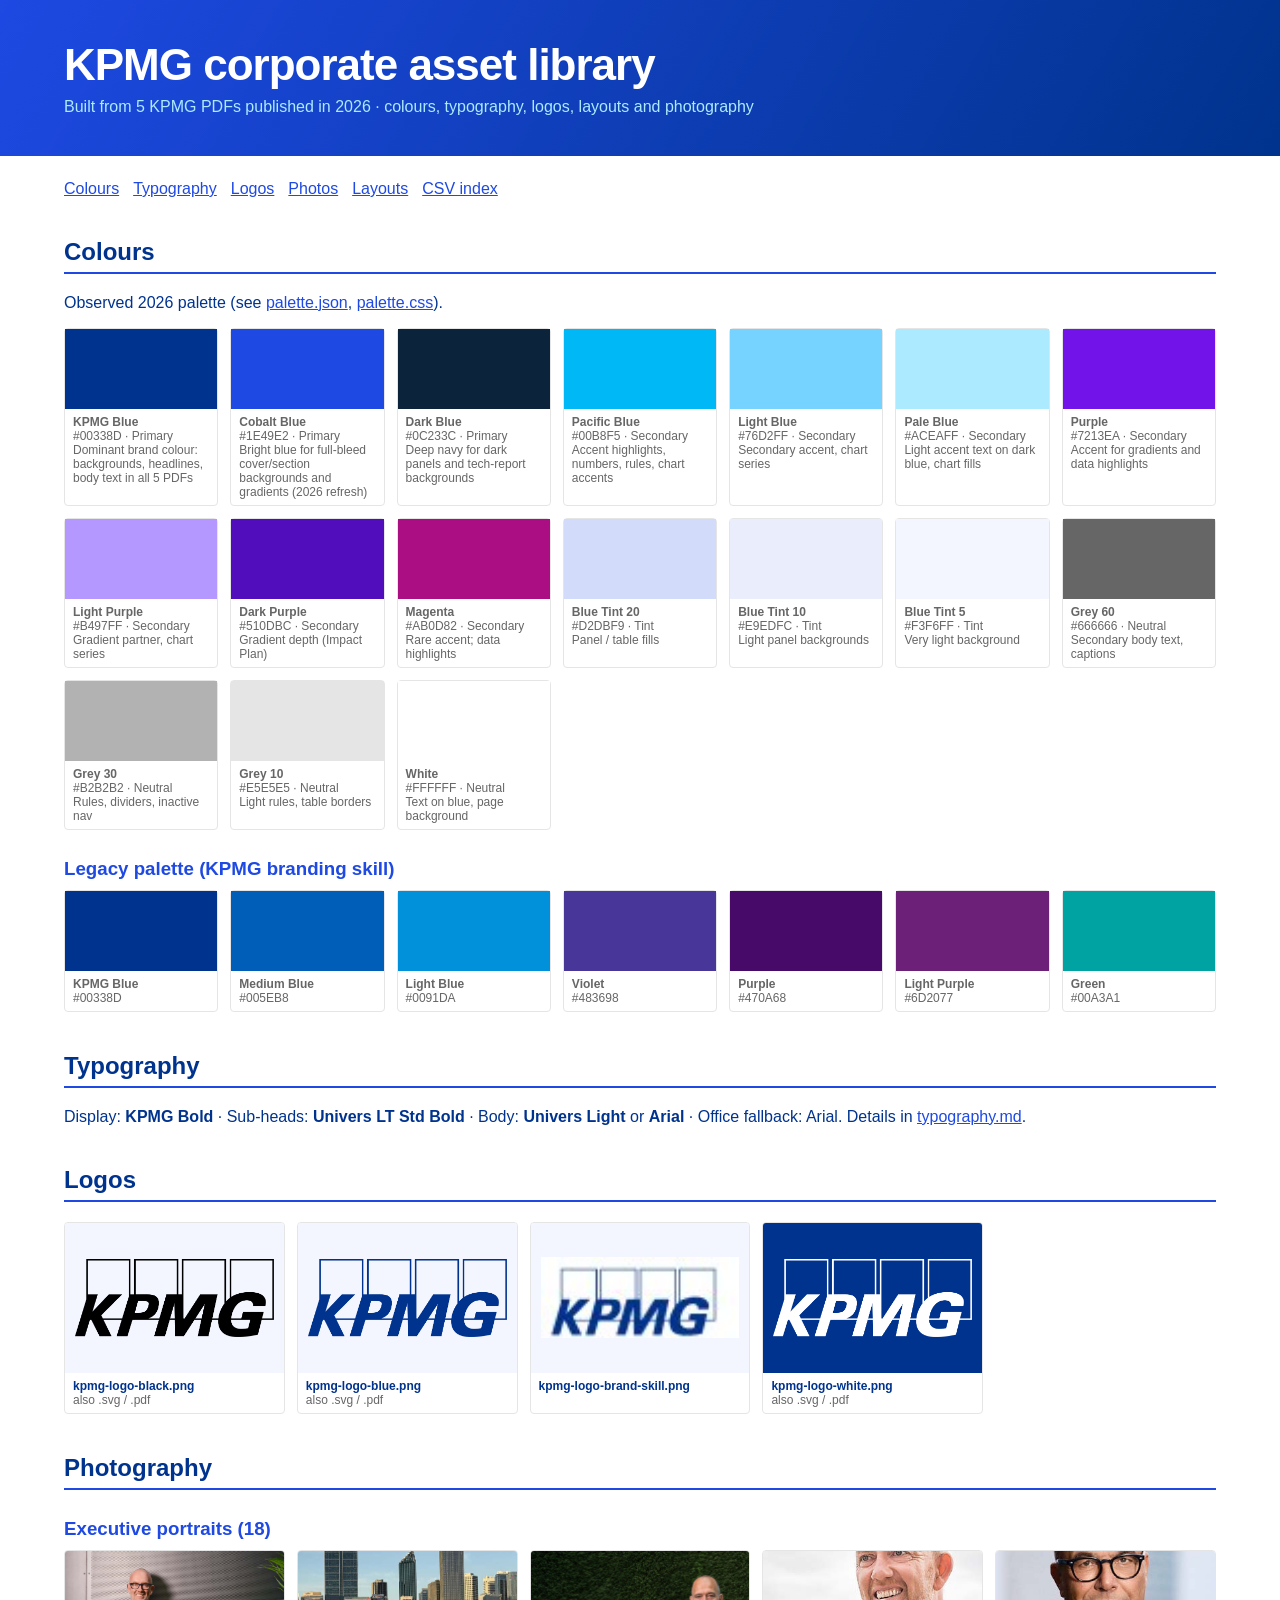
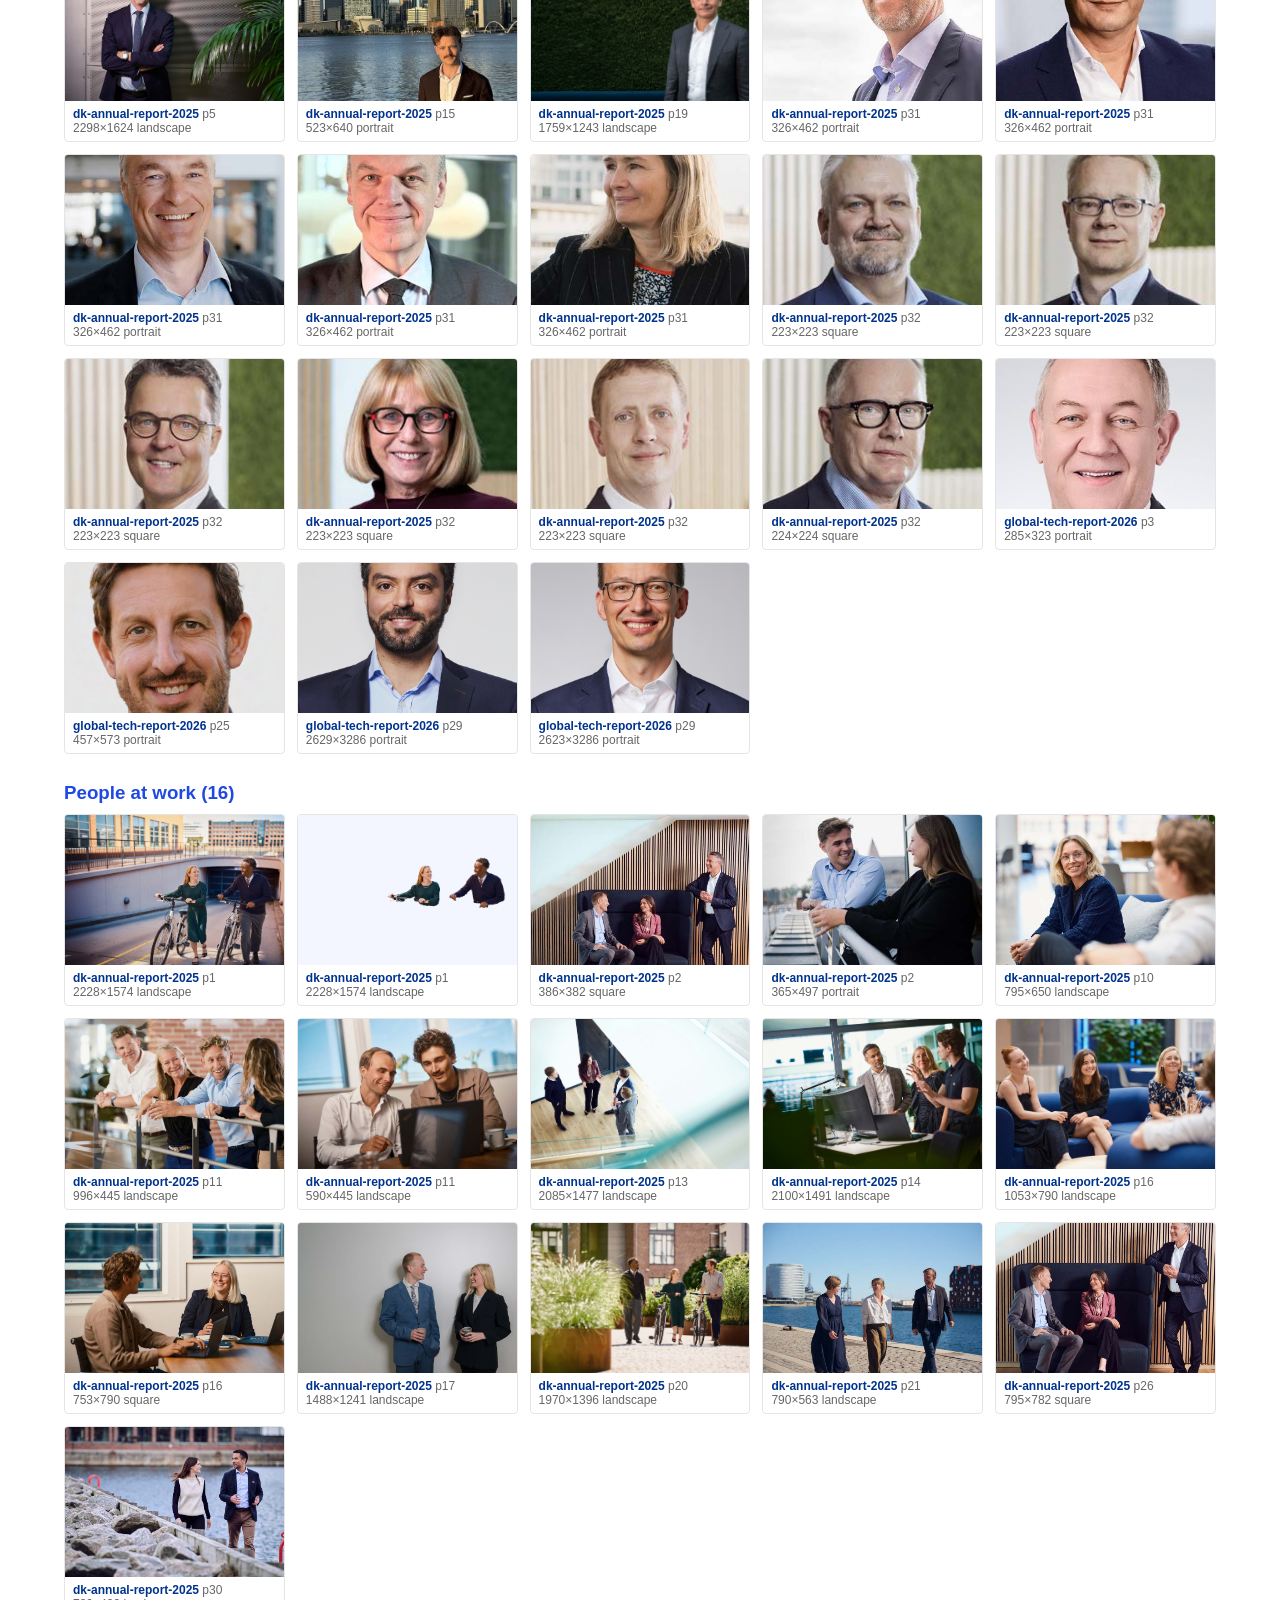
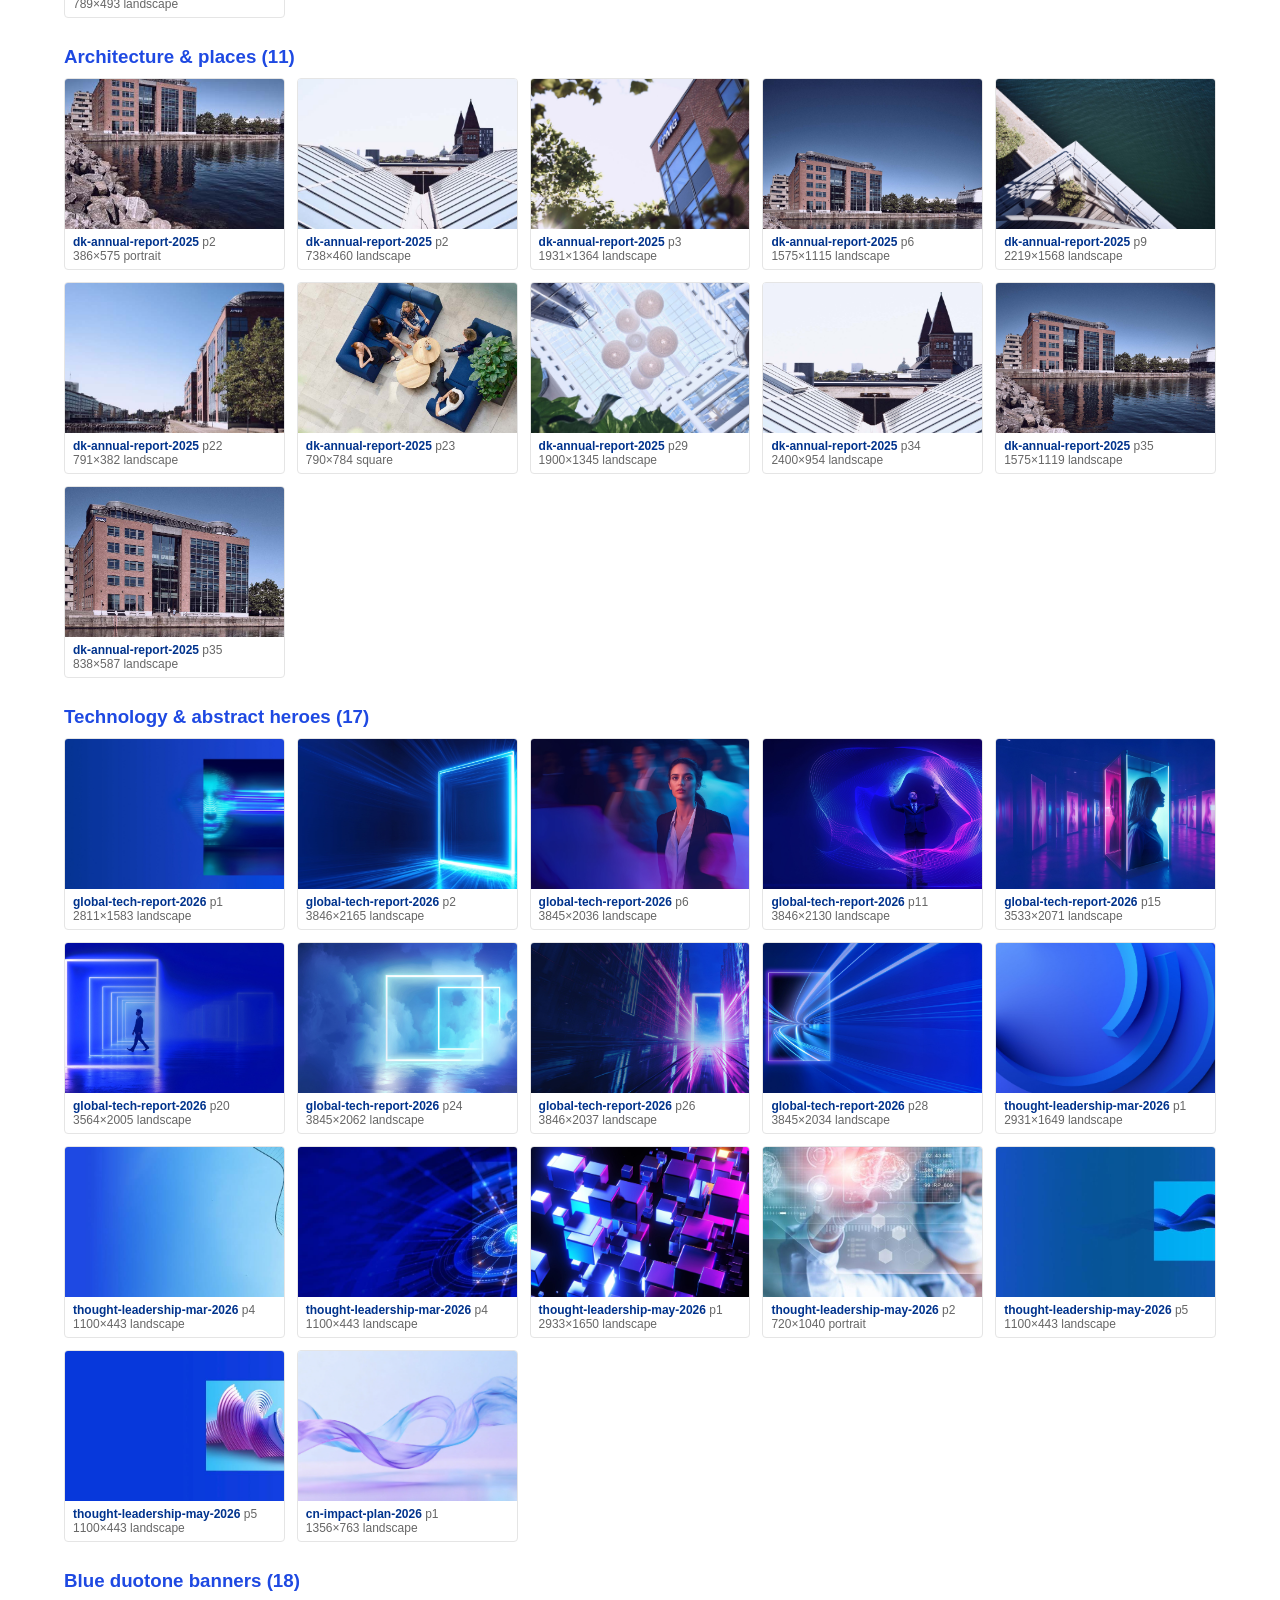
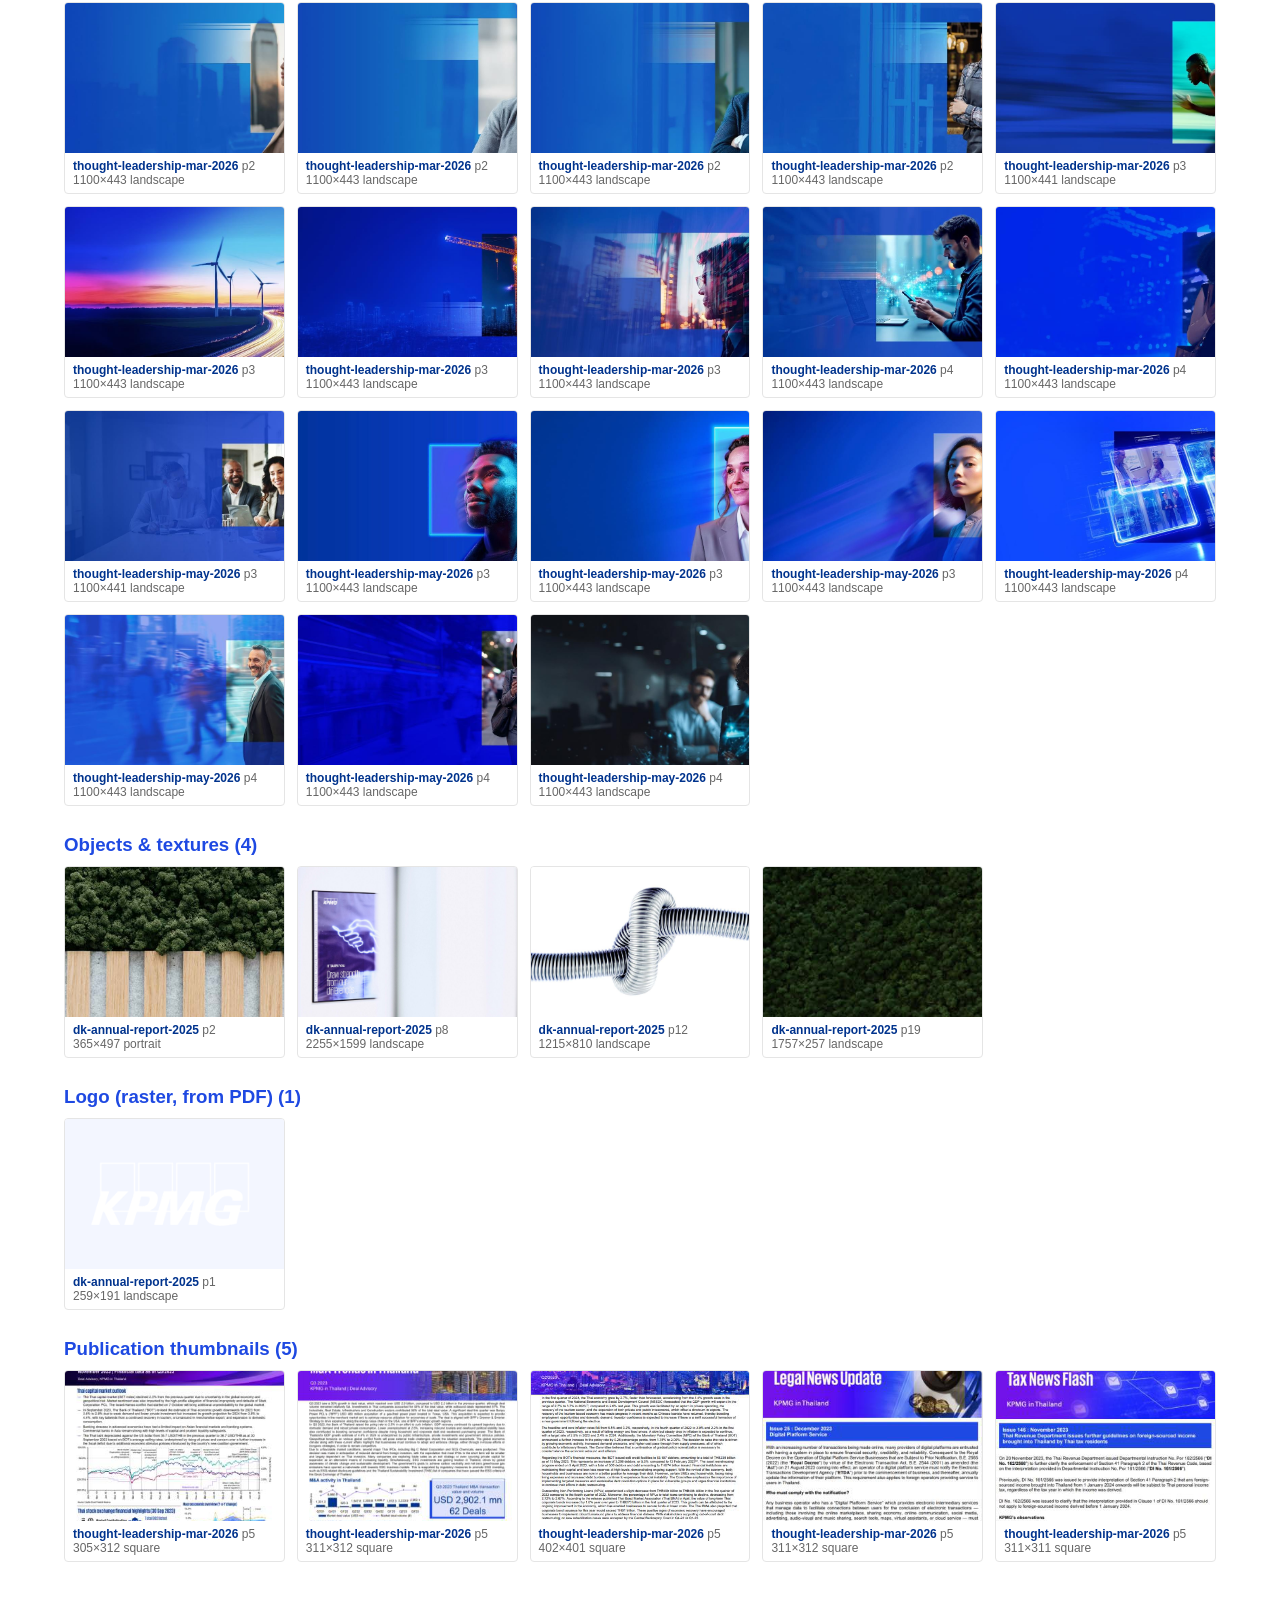
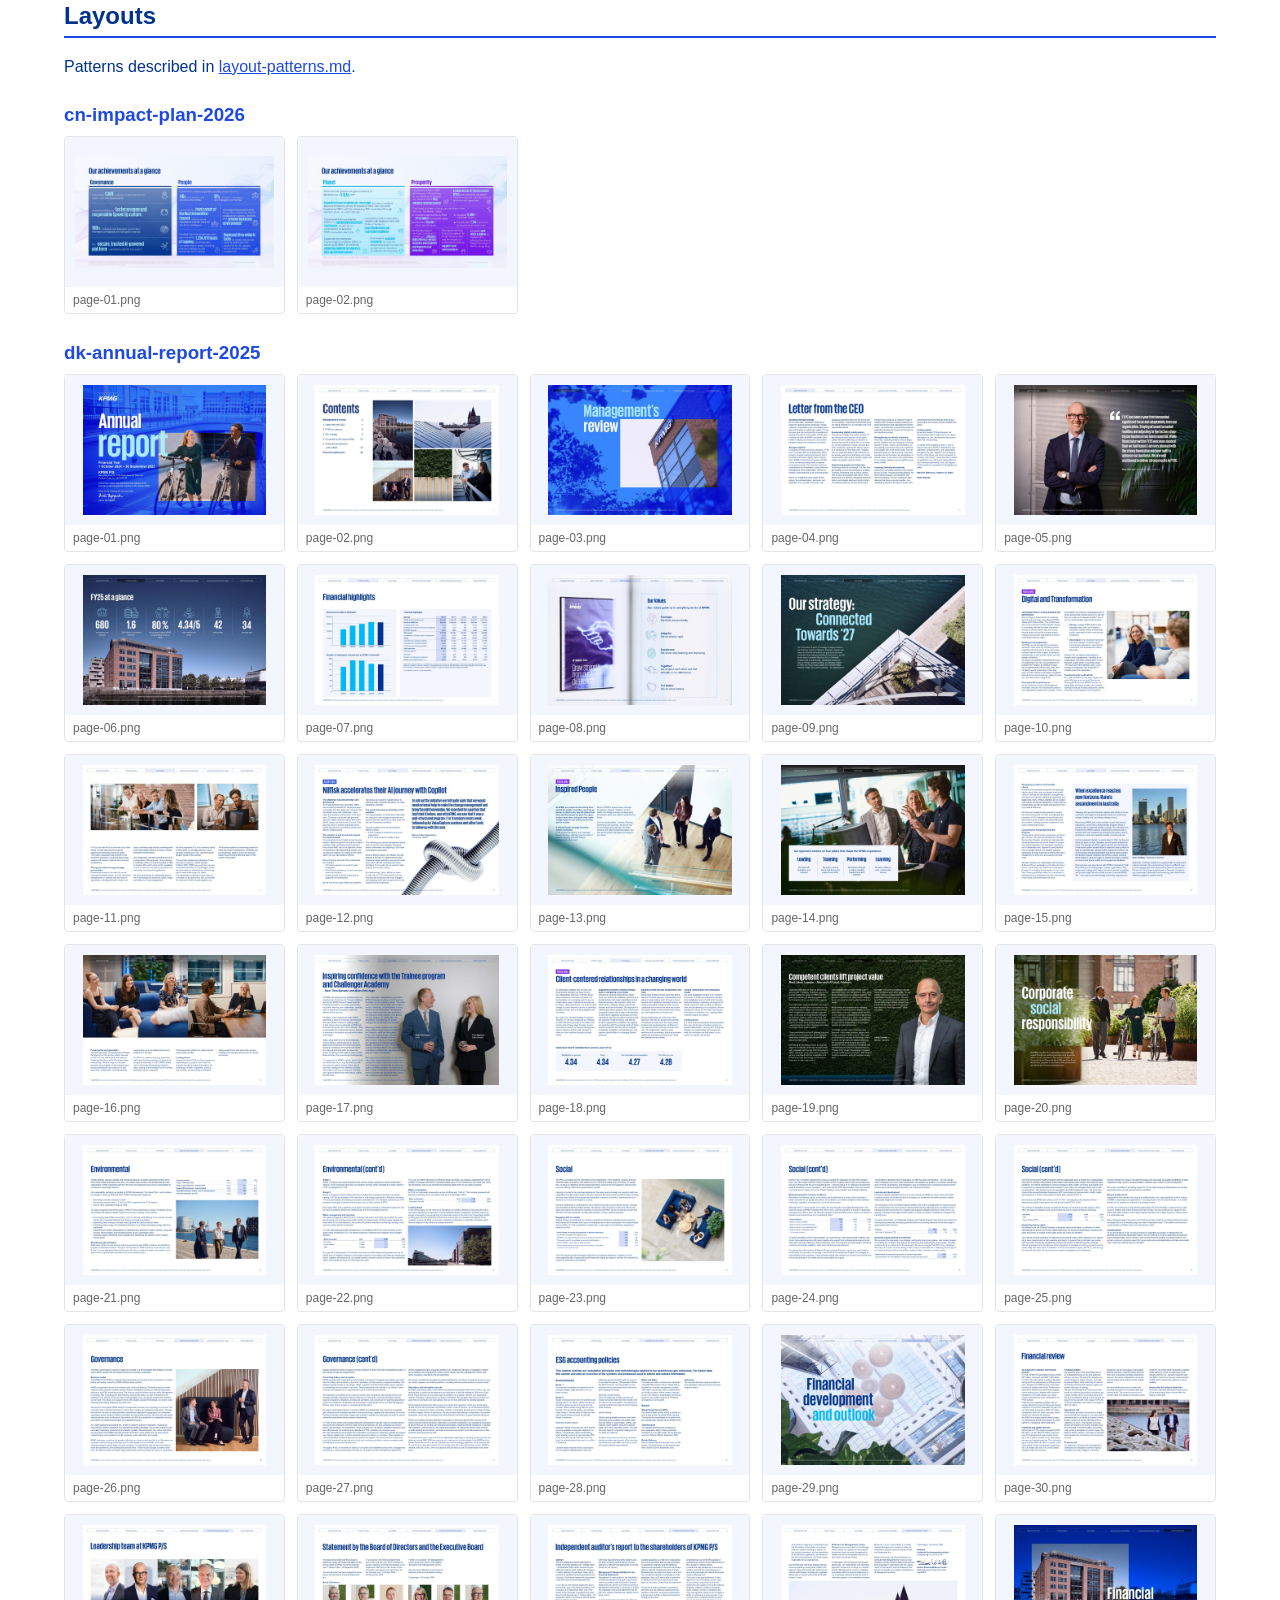
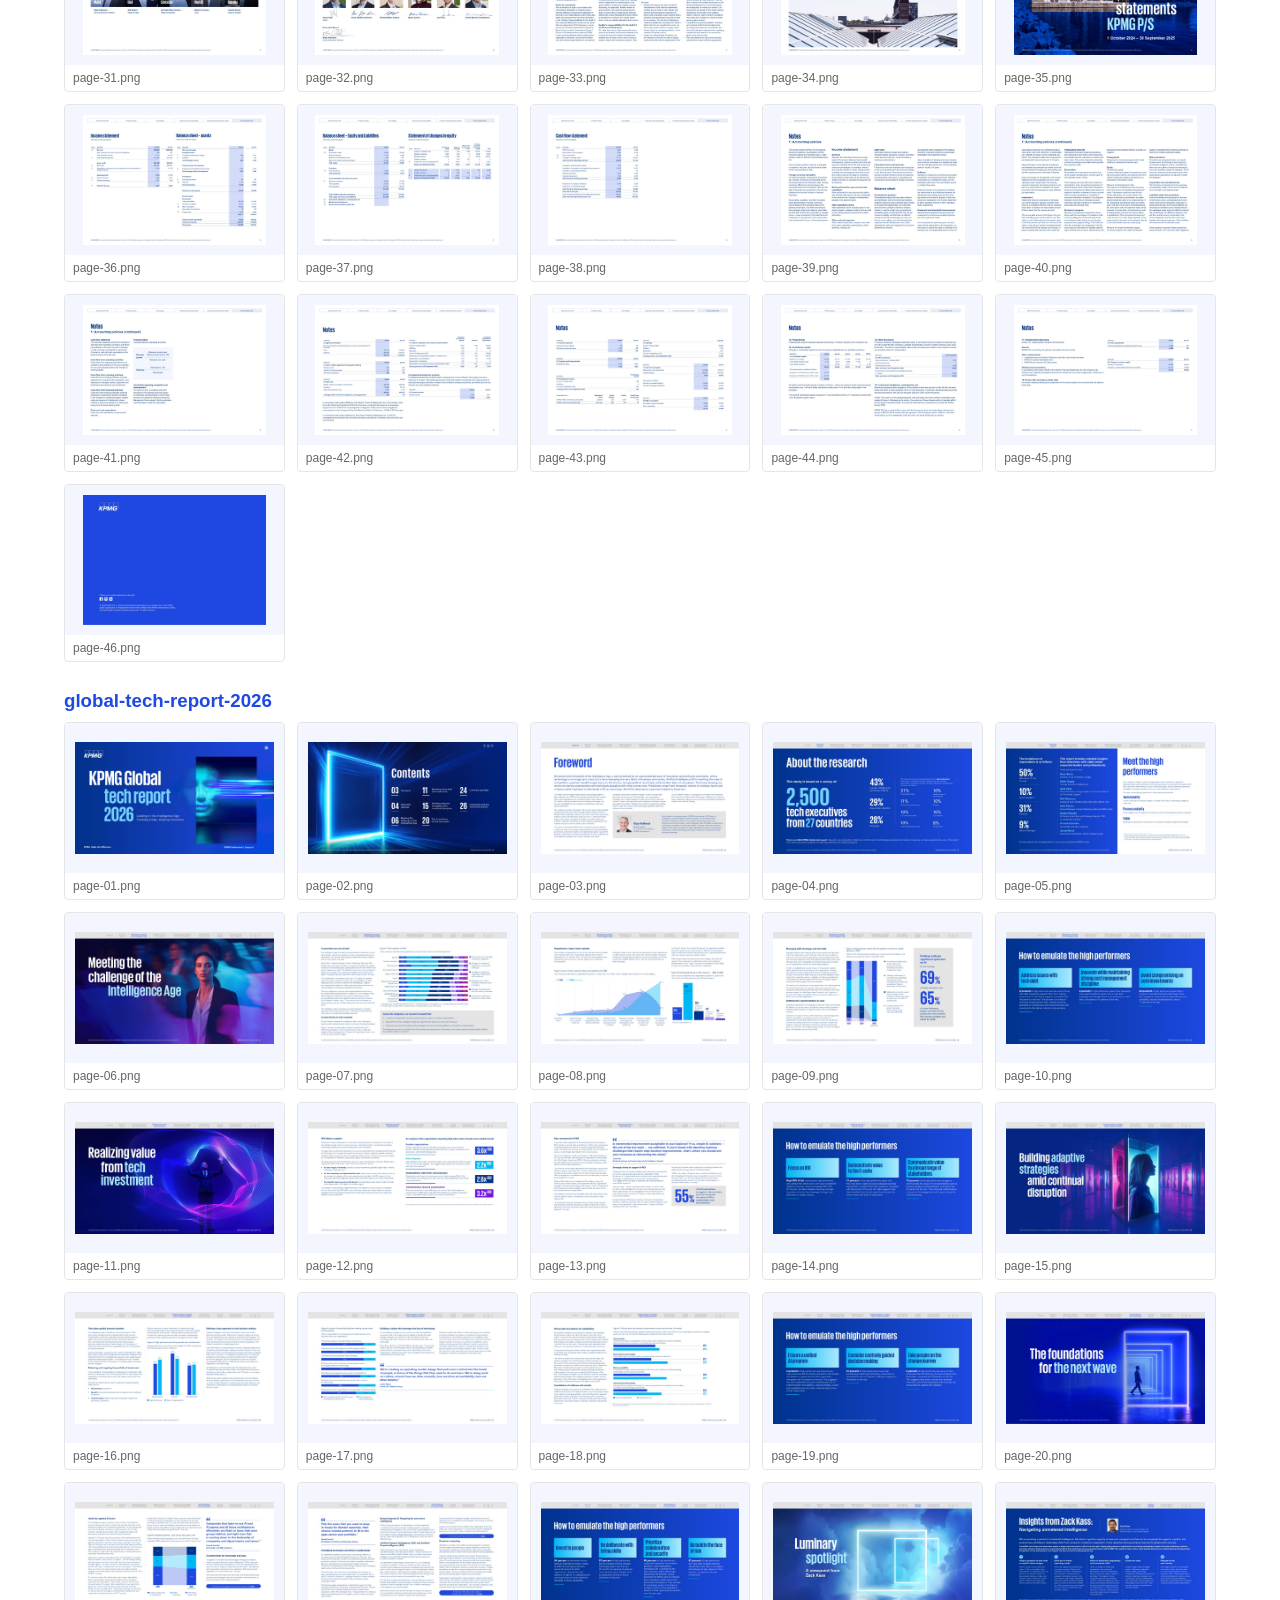
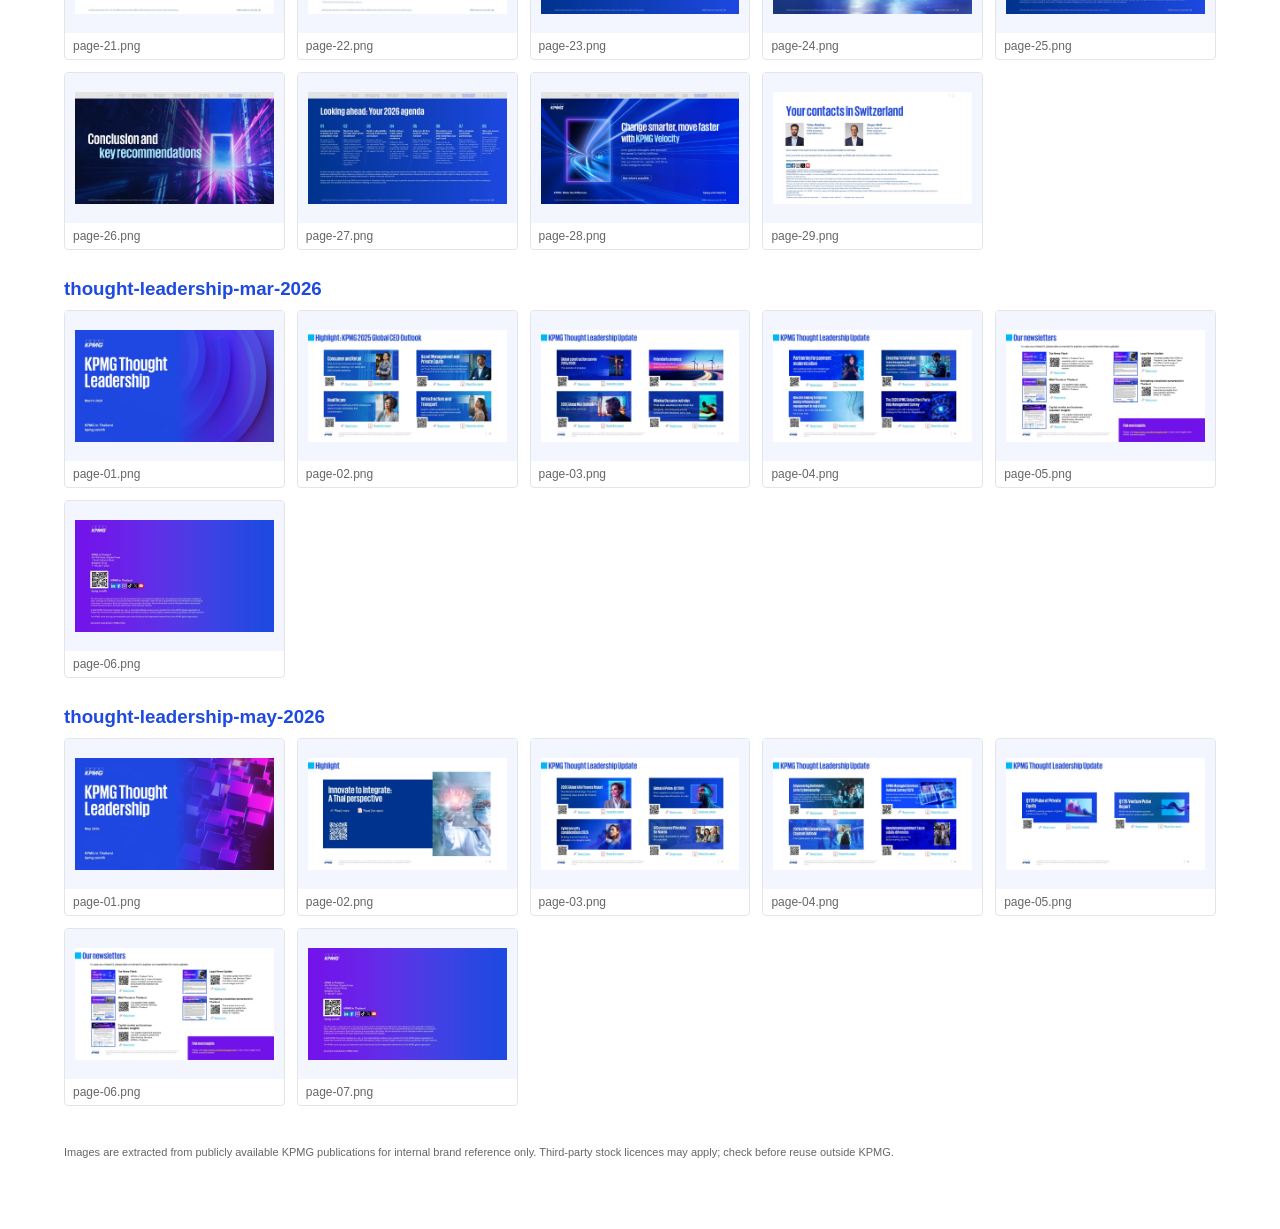
==== brand/extract/index.html @ 71be46f6 "Expert briefing by default, ELI5 as follow-up, KPMG brand assets - Default answer is a detailed mult" ====
<!doctype html><html><head><meta charset="utf-8"><meta name="viewport" content="width=device-width,initial-scale=1"><title>KPMG Asset Library 2026</title><style>
:root{--blue:#00338D;--cobalt:#1E49E2;--pac:#00B8F5;--g:#666}*{box-sizing:border-box}body{margin:0;font-family:Arial,Helvetica,sans-serif;color:var(--blue);background:#fff}
header{background:linear-gradient(120deg,var(--cobalt),var(--blue));color:#fff;padding:40px 5vw}header h1{margin:0;font-size:44px;letter-spacing:-1px}header p{margin:8px 0 0;color:#ACEAFF}
main{padding:24px 5vw 60px}h2{border-bottom:2px solid var(--cobalt);padding-bottom:6px;margin-top:40px}h3{color:var(--cobalt);margin:28px 0 10px}
.grid{display:grid;grid-template-columns:repeat(auto-fill,minmax(200px,1fr));gap:12px}.card{border:1px solid #E5E5E5;border-radius:4px;overflow:hidden;font-size:12px;color:var(--g)}
.card img{width:100%;height:150px;object-fit:cover;display:block;background:#f3f6ff}.card.logo img{object-fit:contain;padding:10px}.card div{padding:6px 8px}.card b{color:var(--blue)}
.sw{display:grid;grid-template-columns:repeat(auto-fill,minmax(150px,1fr));gap:12px}.sw div{border:1px solid #E5E5E5;border-radius:4px;font-size:12px;color:var(--g)}.sw span{display:block;height:80px}.sw p{margin:6px 8px}
a{color:var(--cobalt)}nav a{margin-right:14px}.dark{background:var(--blue)}</style></head><body>
<header><h1>KPMG corporate asset library</h1><p>Built from 5 KPMG PDFs published in 2026 · colours, typography, logos, layouts and photography</p></header><main>
<nav><a href="#colors">Colours</a><a href="#type">Typography</a><a href="#logos">Logos</a><a href="#photos">Photos</a><a href="#layouts">Layouts</a><a href="asset-index.csv">CSV index</a></nav>
<h2 id="colors">Colours</h2><p>Observed 2026 palette (see <a href="01-colors/palette.json">palette.json</a>, <a href="01-colors/palette.css">palette.css</a>).</p><div class="sw">
<div><span style="background:#00338D"></span><p><b>KPMG Blue</b><br>#00338D · Primary<br>Dominant brand colour: backgrounds, headlines, body text in all 5 PDFs</p></div>
<div><span style="background:#1E49E2"></span><p><b>Cobalt Blue</b><br>#1E49E2 · Primary<br>Bright blue for full-bleed cover/section backgrounds and gradients (2026 refresh)</p></div>
<div><span style="background:#0C233C"></span><p><b>Dark Blue</b><br>#0C233C · Primary<br>Deep navy for dark panels and tech-report backgrounds</p></div>
<div><span style="background:#00B8F5"></span><p><b>Pacific Blue</b><br>#00B8F5 · Secondary<br>Accent highlights, numbers, rules, chart accents</p></div>
<div><span style="background:#76D2FF"></span><p><b>Light Blue</b><br>#76D2FF · Secondary<br>Secondary accent, chart series</p></div>
<div><span style="background:#ACEAFF"></span><p><b>Pale Blue</b><br>#ACEAFF · Secondary<br>Light accent text on dark blue, chart fills</p></div>
<div><span style="background:#7213EA"></span><p><b>Purple</b><br>#7213EA · Secondary<br>Accent for gradients and data highlights</p></div>
<div><span style="background:#B497FF"></span><p><b>Light Purple</b><br>#B497FF · Secondary<br>Gradient partner, chart series</p></div>
<div><span style="background:#510DBC"></span><p><b>Dark Purple</b><br>#510DBC · Secondary<br>Gradient depth (Impact Plan)</p></div>
<div><span style="background:#AB0D82"></span><p><b>Magenta</b><br>#AB0D82 · Secondary<br>Rare accent; data highlights</p></div>
<div><span style="background:#D2DBF9"></span><p><b>Blue Tint 20</b><br>#D2DBF9 · Tint<br>Panel / table fills</p></div>
<div><span style="background:#E9EDFC"></span><p><b>Blue Tint 10</b><br>#E9EDFC · Tint<br>Light panel backgrounds</p></div>
<div><span style="background:#F3F6FF"></span><p><b>Blue Tint 5</b><br>#F3F6FF · Tint<br>Very light background</p></div>
<div><span style="background:#666666"></span><p><b>Grey 60</b><br>#666666 · Neutral<br>Secondary body text, captions</p></div>
<div><span style="background:#B2B2B2"></span><p><b>Grey 30</b><br>#B2B2B2 · Neutral<br>Rules, dividers, inactive nav</p></div>
<div><span style="background:#E5E5E5"></span><p><b>Grey 10</b><br>#E5E5E5 · Neutral<br>Light rules, table borders</p></div>
<div><span style="background:#FFFFFF"></span><p><b>White</b><br>#FFFFFF · Neutral<br>Text on blue, page background</p></div>
</div><h3>Legacy palette (KPMG branding skill)</h3><div class="sw">
<div><span style="background:#00338D"></span><p><b>KPMG Blue</b><br>#00338D</p></div>
<div><span style="background:#005EB8"></span><p><b>Medium Blue</b><br>#005EB8</p></div>
<div><span style="background:#0091DA"></span><p><b>Light Blue</b><br>#0091DA</p></div>
<div><span style="background:#483698"></span><p><b>Violet</b><br>#483698</p></div>
<div><span style="background:#470A68"></span><p><b>Purple</b><br>#470A68</p></div>
<div><span style="background:#6D2077"></span><p><b>Light Purple</b><br>#6D2077</p></div>
<div><span style="background:#00A3A1"></span><p><b>Green</b><br>#00A3A1</p></div>
</div><h2 id="type">Typography</h2><p>Display: <b>KPMG Bold</b> · Sub-heads: <b>Univers LT Std Bold</b> · Body: <b>Univers Light</b> or <b>Arial</b> · Office fallback: Arial. Details in <a href="02-typography/typography.md">typography.md</a>.</p>
<h2 id="logos">Logos</h2><div class="grid">
<div class="card logo"><img class="" style="" src="03-logos/kpmg-logo-black.png" loading="lazy"><div><b>kpmg-logo-black.png</b><br>also .svg / .pdf</div></div>
<div class="card logo"><img class="" style="" src="03-logos/kpmg-logo-blue.png" loading="lazy"><div><b>kpmg-logo-blue.png</b><br>also .svg / .pdf</div></div>
<div class="card logo"><img src="03-logos/kpmg-logo-brand-skill.png"><div><b>kpmg-logo-brand-skill.png</b></div></div>
<div class="card logo"><img class=" dark" style="background:#00338D" src="03-logos/kpmg-logo-white.png" loading="lazy"><div><b>kpmg-logo-white.png</b><br>also .svg / .pdf</div></div>
</div><h2 id="photos">Photography</h2>
<h3>Executive portraits (18)</h3><div class="grid">
<div class="card"><a href="04-photos/01-executive-portraits/dk-annual-report-2025_p05_01.jpg"><img src="04-photos/01-executive-portraits/dk-annual-report-2025_p05_01.jpg" loading="lazy"></a><div><b>dk-annual-report-2025</b> p5<br>2298×1624 landscape</div></div>
<div class="card"><a href="04-photos/01-executive-portraits/dk-annual-report-2025_p15_02.jpg"><img src="04-photos/01-executive-portraits/dk-annual-report-2025_p15_02.jpg" loading="lazy"></a><div><b>dk-annual-report-2025</b> p15<br>523×640 portrait</div></div>
<div class="card"><a href="04-photos/01-executive-portraits/dk-annual-report-2025_p19_03.jpg"><img src="04-photos/01-executive-portraits/dk-annual-report-2025_p19_03.jpg" loading="lazy"></a><div><b>dk-annual-report-2025</b> p19<br>1759×1243 landscape</div></div>
<div class="card"><a href="04-photos/01-executive-portraits/dk-annual-report-2025_p31_04.jpg"><img src="04-photos/01-executive-portraits/dk-annual-report-2025_p31_04.jpg" loading="lazy"></a><div><b>dk-annual-report-2025</b> p31<br>326×462 portrait</div></div>
<div class="card"><a href="04-photos/01-executive-portraits/dk-annual-report-2025_p31_05.jpg"><img src="04-photos/01-executive-portraits/dk-annual-report-2025_p31_05.jpg" loading="lazy"></a><div><b>dk-annual-report-2025</b> p31<br>326×462 portrait</div></div>
<div class="card"><a href="04-photos/01-executive-portraits/dk-annual-report-2025_p31_06.jpg"><img src="04-photos/01-executive-portraits/dk-annual-report-2025_p31_06.jpg" loading="lazy"></a><div><b>dk-annual-report-2025</b> p31<br>326×462 portrait</div></div>
<div class="card"><a href="04-photos/01-executive-portraits/dk-annual-report-2025_p31_07.jpg"><img src="04-photos/01-executive-portraits/dk-annual-report-2025_p31_07.jpg" loading="lazy"></a><div><b>dk-annual-report-2025</b> p31<br>326×462 portrait</div></div>
<div class="card"><a href="04-photos/01-executive-portraits/dk-annual-report-2025_p31_08.jpg"><img src="04-photos/01-executive-portraits/dk-annual-report-2025_p31_08.jpg" loading="lazy"></a><div><b>dk-annual-report-2025</b> p31<br>326×462 portrait</div></div>
<div class="card"><a href="04-photos/01-executive-portraits/dk-annual-report-2025_p32_09.jpg"><img src="04-photos/01-executive-portraits/dk-annual-report-2025_p32_09.jpg" loading="lazy"></a><div><b>dk-annual-report-2025</b> p32<br>223×223 square</div></div>
<div class="card"><a href="04-photos/01-executive-portraits/dk-annual-report-2025_p32_10.jpg"><img src="04-photos/01-executive-portraits/dk-annual-report-2025_p32_10.jpg" loading="lazy"></a><div><b>dk-annual-report-2025</b> p32<br>223×223 square</div></div>
<div class="card"><a href="04-photos/01-executive-portraits/dk-annual-report-2025_p32_11.jpg"><img src="04-photos/01-executive-portraits/dk-annual-report-2025_p32_11.jpg" loading="lazy"></a><div><b>dk-annual-report-2025</b> p32<br>223×223 square</div></div>
<div class="card"><a href="04-photos/01-executive-portraits/dk-annual-report-2025_p32_12.jpg"><img src="04-photos/01-executive-portraits/dk-annual-report-2025_p32_12.jpg" loading="lazy"></a><div><b>dk-annual-report-2025</b> p32<br>223×223 square</div></div>
<div class="card"><a href="04-photos/01-executive-portraits/dk-annual-report-2025_p32_13.jpg"><img src="04-photos/01-executive-portraits/dk-annual-report-2025_p32_13.jpg" loading="lazy"></a><div><b>dk-annual-report-2025</b> p32<br>223×223 square</div></div>
<div class="card"><a href="04-photos/01-executive-portraits/dk-annual-report-2025_p32_14.jpg"><img src="04-photos/01-executive-portraits/dk-annual-report-2025_p32_14.jpg" loading="lazy"></a><div><b>dk-annual-report-2025</b> p32<br>224×224 square</div></div>
<div class="card"><a href="04-photos/01-executive-portraits/global-tech-report-2026_p03_15.jpg"><img src="04-photos/01-executive-portraits/global-tech-report-2026_p03_15.jpg" loading="lazy"></a><div><b>global-tech-report-2026</b> p3<br>285×323 portrait</div></div>
<div class="card"><a href="04-photos/01-executive-portraits/global-tech-report-2026_p25_16.jpg"><img src="04-photos/01-executive-portraits/global-tech-report-2026_p25_16.jpg" loading="lazy"></a><div><b>global-tech-report-2026</b> p25<br>457×573 portrait</div></div>
<div class="card"><a href="04-photos/01-executive-portraits/global-tech-report-2026_p29_17.jpg"><img src="04-photos/01-executive-portraits/global-tech-report-2026_p29_17.jpg" loading="lazy"></a><div><b>global-tech-report-2026</b> p29<br>2629×3286 portrait</div></div>
<div class="card"><a href="04-photos/01-executive-portraits/global-tech-report-2026_p29_18.jpg"><img src="04-photos/01-executive-portraits/global-tech-report-2026_p29_18.jpg" loading="lazy"></a><div><b>global-tech-report-2026</b> p29<br>2623×3286 portrait</div></div>
</div>
<h3>People at work (16)</h3><div class="grid">
<div class="card"><a href="04-photos/02-people-at-work/dk-annual-report-2025_p01_01.jpg"><img src="04-photos/02-people-at-work/dk-annual-report-2025_p01_01.jpg" loading="lazy"></a><div><b>dk-annual-report-2025</b> p1<br>2228×1574 landscape</div></div>
<div class="card"><a href="04-photos/02-people-at-work/dk-annual-report-2025_p01_02.png"><img src="04-photos/02-people-at-work/dk-annual-report-2025_p01_02.png" loading="lazy"></a><div><b>dk-annual-report-2025</b> p1<br>2228×1574 landscape</div></div>
<div class="card"><a href="04-photos/02-people-at-work/dk-annual-report-2025_p02_03.jpg"><img src="04-photos/02-people-at-work/dk-annual-report-2025_p02_03.jpg" loading="lazy"></a><div><b>dk-annual-report-2025</b> p2<br>386×382 square</div></div>
<div class="card"><a href="04-photos/02-people-at-work/dk-annual-report-2025_p02_04.jpg"><img src="04-photos/02-people-at-work/dk-annual-report-2025_p02_04.jpg" loading="lazy"></a><div><b>dk-annual-report-2025</b> p2<br>365×497 portrait</div></div>
<div class="card"><a href="04-photos/02-people-at-work/dk-annual-report-2025_p10_05.jpg"><img src="04-photos/02-people-at-work/dk-annual-report-2025_p10_05.jpg" loading="lazy"></a><div><b>dk-annual-report-2025</b> p10<br>795×650 landscape</div></div>
<div class="card"><a href="04-photos/02-people-at-work/dk-annual-report-2025_p11_06.jpg"><img src="04-photos/02-people-at-work/dk-annual-report-2025_p11_06.jpg" loading="lazy"></a><div><b>dk-annual-report-2025</b> p11<br>996×445 landscape</div></div>
<div class="card"><a href="04-photos/02-people-at-work/dk-annual-report-2025_p11_07.jpg"><img src="04-photos/02-people-at-work/dk-annual-report-2025_p11_07.jpg" loading="lazy"></a><div><b>dk-annual-report-2025</b> p11<br>590×445 landscape</div></div>
<div class="card"><a href="04-photos/02-people-at-work/dk-annual-report-2025_p13_08.jpg"><img src="04-photos/02-people-at-work/dk-annual-report-2025_p13_08.jpg" loading="lazy"></a><div><b>dk-annual-report-2025</b> p13<br>2085×1477 landscape</div></div>
<div class="card"><a href="04-photos/02-people-at-work/dk-annual-report-2025_p14_09.jpg"><img src="04-photos/02-people-at-work/dk-annual-report-2025_p14_09.jpg" loading="lazy"></a><div><b>dk-annual-report-2025</b> p14<br>2100×1491 landscape</div></div>
<div class="card"><a href="04-photos/02-people-at-work/dk-annual-report-2025_p16_10.jpg"><img src="04-photos/02-people-at-work/dk-annual-report-2025_p16_10.jpg" loading="lazy"></a><div><b>dk-annual-report-2025</b> p16<br>1053×790 landscape</div></div>
<div class="card"><a href="04-photos/02-people-at-work/dk-annual-report-2025_p16_11.jpg"><img src="04-photos/02-people-at-work/dk-annual-report-2025_p16_11.jpg" loading="lazy"></a><div><b>dk-annual-report-2025</b> p16<br>753×790 square</div></div>
<div class="card"><a href="04-photos/02-people-at-work/dk-annual-report-2025_p17_12.jpg"><img src="04-photos/02-people-at-work/dk-annual-report-2025_p17_12.jpg" loading="lazy"></a><div><b>dk-annual-report-2025</b> p17<br>1488×1241 landscape</div></div>
<div class="card"><a href="04-photos/02-people-at-work/dk-annual-report-2025_p20_13.jpg"><img src="04-photos/02-people-at-work/dk-annual-report-2025_p20_13.jpg" loading="lazy"></a><div><b>dk-annual-report-2025</b> p20<br>1970×1396 landscape</div></div>
<div class="card"><a href="04-photos/02-people-at-work/dk-annual-report-2025_p21_14.jpg"><img src="04-photos/02-people-at-work/dk-annual-report-2025_p21_14.jpg" loading="lazy"></a><div><b>dk-annual-report-2025</b> p21<br>790×563 landscape</div></div>
<div class="card"><a href="04-photos/02-people-at-work/dk-annual-report-2025_p26_15.jpg"><img src="04-photos/02-people-at-work/dk-annual-report-2025_p26_15.jpg" loading="lazy"></a><div><b>dk-annual-report-2025</b> p26<br>795×782 square</div></div>
<div class="card"><a href="04-photos/02-people-at-work/dk-annual-report-2025_p30_16.jpg"><img src="04-photos/02-people-at-work/dk-annual-report-2025_p30_16.jpg" loading="lazy"></a><div><b>dk-annual-report-2025</b> p30<br>789×493 landscape</div></div>
</div>
<h3>Architecture & places (11)</h3><div class="grid">
<div class="card"><a href="04-photos/03-architecture-and-places/dk-annual-report-2025_p02_01.jpg"><img src="04-photos/03-architecture-and-places/dk-annual-report-2025_p02_01.jpg" loading="lazy"></a><div><b>dk-annual-report-2025</b> p2<br>386×575 portrait</div></div>
<div class="card"><a href="04-photos/03-architecture-and-places/dk-annual-report-2025_p02_02.jpg"><img src="04-photos/03-architecture-and-places/dk-annual-report-2025_p02_02.jpg" loading="lazy"></a><div><b>dk-annual-report-2025</b> p2<br>738×460 landscape</div></div>
<div class="card"><a href="04-photos/03-architecture-and-places/dk-annual-report-2025_p03_03.jpg"><img src="04-photos/03-architecture-and-places/dk-annual-report-2025_p03_03.jpg" loading="lazy"></a><div><b>dk-annual-report-2025</b> p3<br>1931×1364 landscape</div></div>
<div class="card"><a href="04-photos/03-architecture-and-places/dk-annual-report-2025_p06_04.jpg"><img src="04-photos/03-architecture-and-places/dk-annual-report-2025_p06_04.jpg" loading="lazy"></a><div><b>dk-annual-report-2025</b> p6<br>1575×1115 landscape</div></div>
<div class="card"><a href="04-photos/03-architecture-and-places/dk-annual-report-2025_p09_05.jpg"><img src="04-photos/03-architecture-and-places/dk-annual-report-2025_p09_05.jpg" loading="lazy"></a><div><b>dk-annual-report-2025</b> p9<br>2219×1568 landscape</div></div>
<div class="card"><a href="04-photos/03-architecture-and-places/dk-annual-report-2025_p22_06.jpg"><img src="04-photos/03-architecture-and-places/dk-annual-report-2025_p22_06.jpg" loading="lazy"></a><div><b>dk-annual-report-2025</b> p22<br>791×382 landscape</div></div>
<div class="card"><a href="04-photos/03-architecture-and-places/dk-annual-report-2025_p23_07.jpg"><img src="04-photos/03-architecture-and-places/dk-annual-report-2025_p23_07.jpg" loading="lazy"></a><div><b>dk-annual-report-2025</b> p23<br>790×784 square</div></div>
<div class="card"><a href="04-photos/03-architecture-and-places/dk-annual-report-2025_p29_08.jpg"><img src="04-photos/03-architecture-and-places/dk-annual-report-2025_p29_08.jpg" loading="lazy"></a><div><b>dk-annual-report-2025</b> p29<br>1900×1345 landscape</div></div>
<div class="card"><a href="04-photos/03-architecture-and-places/dk-annual-report-2025_p34_09.jpg"><img src="04-photos/03-architecture-and-places/dk-annual-report-2025_p34_09.jpg" loading="lazy"></a><div><b>dk-annual-report-2025</b> p34<br>2400×954 landscape</div></div>
<div class="card"><a href="04-photos/03-architecture-and-places/dk-annual-report-2025_p35_10.jpg"><img src="04-photos/03-architecture-and-places/dk-annual-report-2025_p35_10.jpg" loading="lazy"></a><div><b>dk-annual-report-2025</b> p35<br>1575×1119 landscape</div></div>
<div class="card"><a href="04-photos/03-architecture-and-places/dk-annual-report-2025_p35_11.jpg"><img src="04-photos/03-architecture-and-places/dk-annual-report-2025_p35_11.jpg" loading="lazy"></a><div><b>dk-annual-report-2025</b> p35<br>838×587 landscape</div></div>
</div>
<h3>Technology & abstract heroes (17)</h3><div class="grid">
<div class="card"><a href="04-photos/04-technology-and-abstract/global-tech-report-2026_p01_01.jpg"><img src="04-photos/04-technology-and-abstract/global-tech-report-2026_p01_01.jpg" loading="lazy"></a><div><b>global-tech-report-2026</b> p1<br>2811×1583 landscape</div></div>
<div class="card"><a href="04-photos/04-technology-and-abstract/global-tech-report-2026_p02_02.jpg"><img src="04-photos/04-technology-and-abstract/global-tech-report-2026_p02_02.jpg" loading="lazy"></a><div><b>global-tech-report-2026</b> p2<br>3846×2165 landscape</div></div>
<div class="card"><a href="04-photos/04-technology-and-abstract/global-tech-report-2026_p06_03.jpg"><img src="04-photos/04-technology-and-abstract/global-tech-report-2026_p06_03.jpg" loading="lazy"></a><div><b>global-tech-report-2026</b> p6<br>3845×2036 landscape</div></div>
<div class="card"><a href="04-photos/04-technology-and-abstract/global-tech-report-2026_p11_04.jpg"><img src="04-photos/04-technology-and-abstract/global-tech-report-2026_p11_04.jpg" loading="lazy"></a><div><b>global-tech-report-2026</b> p11<br>3846×2130 landscape</div></div>
<div class="card"><a href="04-photos/04-technology-and-abstract/global-tech-report-2026_p15_05.jpg"><img src="04-photos/04-technology-and-abstract/global-tech-report-2026_p15_05.jpg" loading="lazy"></a><div><b>global-tech-report-2026</b> p15<br>3533×2071 landscape</div></div>
<div class="card"><a href="04-photos/04-technology-and-abstract/global-tech-report-2026_p20_06.jpg"><img src="04-photos/04-technology-and-abstract/global-tech-report-2026_p20_06.jpg" loading="lazy"></a><div><b>global-tech-report-2026</b> p20<br>3564×2005 landscape</div></div>
<div class="card"><a href="04-photos/04-technology-and-abstract/global-tech-report-2026_p24_07.jpg"><img src="04-photos/04-technology-and-abstract/global-tech-report-2026_p24_07.jpg" loading="lazy"></a><div><b>global-tech-report-2026</b> p24<br>3845×2062 landscape</div></div>
<div class="card"><a href="04-photos/04-technology-and-abstract/global-tech-report-2026_p26_08.jpg"><img src="04-photos/04-technology-and-abstract/global-tech-report-2026_p26_08.jpg" loading="lazy"></a><div><b>global-tech-report-2026</b> p26<br>3846×2037 landscape</div></div>
<div class="card"><a href="04-photos/04-technology-and-abstract/global-tech-report-2026_p28_09.jpg"><img src="04-photos/04-technology-and-abstract/global-tech-report-2026_p28_09.jpg" loading="lazy"></a><div><b>global-tech-report-2026</b> p28<br>3845×2034 landscape</div></div>
<div class="card"><a href="04-photos/04-technology-and-abstract/thought-leadership-mar-2026_p01_10.jpg"><img src="04-photos/04-technology-and-abstract/thought-leadership-mar-2026_p01_10.jpg" loading="lazy"></a><div><b>thought-leadership-mar-2026</b> p1<br>2931×1649 landscape</div></div>
<div class="card"><a href="04-photos/04-technology-and-abstract/thought-leadership-mar-2026_p04_11.jpg"><img src="04-photos/04-technology-and-abstract/thought-leadership-mar-2026_p04_11.jpg" loading="lazy"></a><div><b>thought-leadership-mar-2026</b> p4<br>1100×443 landscape</div></div>
<div class="card"><a href="04-photos/04-technology-and-abstract/thought-leadership-mar-2026_p04_12.jpg"><img src="04-photos/04-technology-and-abstract/thought-leadership-mar-2026_p04_12.jpg" loading="lazy"></a><div><b>thought-leadership-mar-2026</b> p4<br>1100×443 landscape</div></div>
<div class="card"><a href="04-photos/04-technology-and-abstract/thought-leadership-may-2026_p01_13.jpg"><img src="04-photos/04-technology-and-abstract/thought-leadership-may-2026_p01_13.jpg" loading="lazy"></a><div><b>thought-leadership-may-2026</b> p1<br>2933×1650 landscape</div></div>
<div class="card"><a href="04-photos/04-technology-and-abstract/thought-leadership-may-2026_p02_14.jpg"><img src="04-photos/04-technology-and-abstract/thought-leadership-may-2026_p02_14.jpg" loading="lazy"></a><div><b>thought-leadership-may-2026</b> p2<br>720×1040 portrait</div></div>
<div class="card"><a href="04-photos/04-technology-and-abstract/thought-leadership-may-2026_p05_15.jpg"><img src="04-photos/04-technology-and-abstract/thought-leadership-may-2026_p05_15.jpg" loading="lazy"></a><div><b>thought-leadership-may-2026</b> p5<br>1100×443 landscape</div></div>
<div class="card"><a href="04-photos/04-technology-and-abstract/thought-leadership-may-2026_p05_16.jpg"><img src="04-photos/04-technology-and-abstract/thought-leadership-may-2026_p05_16.jpg" loading="lazy"></a><div><b>thought-leadership-may-2026</b> p5<br>1100×443 landscape</div></div>
<div class="card"><a href="04-photos/04-technology-and-abstract/cn-impact-plan-2026_p01_17.png"><img src="04-photos/04-technology-and-abstract/cn-impact-plan-2026_p01_17.png" loading="lazy"></a><div><b>cn-impact-plan-2026</b> p1<br>1356×763 landscape</div></div>
</div>
<h3>Blue duotone banners (18)</h3><div class="grid">
<div class="card"><a href="04-photos/05-blue-duotone-banners/thought-leadership-mar-2026_p02_01.jpg"><img src="04-photos/05-blue-duotone-banners/thought-leadership-mar-2026_p02_01.jpg" loading="lazy"></a><div><b>thought-leadership-mar-2026</b> p2<br>1100×443 landscape</div></div>
<div class="card"><a href="04-photos/05-blue-duotone-banners/thought-leadership-mar-2026_p02_02.jpg"><img src="04-photos/05-blue-duotone-banners/thought-leadership-mar-2026_p02_02.jpg" loading="lazy"></a><div><b>thought-leadership-mar-2026</b> p2<br>1100×443 landscape</div></div>
<div class="card"><a href="04-photos/05-blue-duotone-banners/thought-leadership-mar-2026_p02_03.jpg"><img src="04-photos/05-blue-duotone-banners/thought-leadership-mar-2026_p02_03.jpg" loading="lazy"></a><div><b>thought-leadership-mar-2026</b> p2<br>1100×443 landscape</div></div>
<div class="card"><a href="04-photos/05-blue-duotone-banners/thought-leadership-mar-2026_p02_04.jpg"><img src="04-photos/05-blue-duotone-banners/thought-leadership-mar-2026_p02_04.jpg" loading="lazy"></a><div><b>thought-leadership-mar-2026</b> p2<br>1100×443 landscape</div></div>
<div class="card"><a href="04-photos/05-blue-duotone-banners/thought-leadership-mar-2026_p03_05.jpg"><img src="04-photos/05-blue-duotone-banners/thought-leadership-mar-2026_p03_05.jpg" loading="lazy"></a><div><b>thought-leadership-mar-2026</b> p3<br>1100×441 landscape</div></div>
<div class="card"><a href="04-photos/05-blue-duotone-banners/thought-leadership-mar-2026_p03_06.jpg"><img src="04-photos/05-blue-duotone-banners/thought-leadership-mar-2026_p03_06.jpg" loading="lazy"></a><div><b>thought-leadership-mar-2026</b> p3<br>1100×443 landscape</div></div>
<div class="card"><a href="04-photos/05-blue-duotone-banners/thought-leadership-mar-2026_p03_07.jpg"><img src="04-photos/05-blue-duotone-banners/thought-leadership-mar-2026_p03_07.jpg" loading="lazy"></a><div><b>thought-leadership-mar-2026</b> p3<br>1100×443 landscape</div></div>
<div class="card"><a href="04-photos/05-blue-duotone-banners/thought-leadership-mar-2026_p03_08.jpg"><img src="04-photos/05-blue-duotone-banners/thought-leadership-mar-2026_p03_08.jpg" loading="lazy"></a><div><b>thought-leadership-mar-2026</b> p3<br>1100×443 landscape</div></div>
<div class="card"><a href="04-photos/05-blue-duotone-banners/thought-leadership-mar-2026_p04_09.jpg"><img src="04-photos/05-blue-duotone-banners/thought-leadership-mar-2026_p04_09.jpg" loading="lazy"></a><div><b>thought-leadership-mar-2026</b> p4<br>1100×443 landscape</div></div>
<div class="card"><a href="04-photos/05-blue-duotone-banners/thought-leadership-mar-2026_p04_10.jpg"><img src="04-photos/05-blue-duotone-banners/thought-leadership-mar-2026_p04_10.jpg" loading="lazy"></a><div><b>thought-leadership-mar-2026</b> p4<br>1100×443 landscape</div></div>
<div class="card"><a href="04-photos/05-blue-duotone-banners/thought-leadership-may-2026_p03_11.jpg"><img src="04-photos/05-blue-duotone-banners/thought-leadership-may-2026_p03_11.jpg" loading="lazy"></a><div><b>thought-leadership-may-2026</b> p3<br>1100×441 landscape</div></div>
<div class="card"><a href="04-photos/05-blue-duotone-banners/thought-leadership-may-2026_p03_12.jpg"><img src="04-photos/05-blue-duotone-banners/thought-leadership-may-2026_p03_12.jpg" loading="lazy"></a><div><b>thought-leadership-may-2026</b> p3<br>1100×443 landscape</div></div>
<div class="card"><a href="04-photos/05-blue-duotone-banners/thought-leadership-may-2026_p03_13.jpg"><img src="04-photos/05-blue-duotone-banners/thought-leadership-may-2026_p03_13.jpg" loading="lazy"></a><div><b>thought-leadership-may-2026</b> p3<br>1100×443 landscape</div></div>
<div class="card"><a href="04-photos/05-blue-duotone-banners/thought-leadership-may-2026_p03_14.jpg"><img src="04-photos/05-blue-duotone-banners/thought-leadership-may-2026_p03_14.jpg" loading="lazy"></a><div><b>thought-leadership-may-2026</b> p3<br>1100×443 landscape</div></div>
<div class="card"><a href="04-photos/05-blue-duotone-banners/thought-leadership-may-2026_p04_15.jpg"><img src="04-photos/05-blue-duotone-banners/thought-leadership-may-2026_p04_15.jpg" loading="lazy"></a><div><b>thought-leadership-may-2026</b> p4<br>1100×443 landscape</div></div>
<div class="card"><a href="04-photos/05-blue-duotone-banners/thought-leadership-may-2026_p04_16.jpg"><img src="04-photos/05-blue-duotone-banners/thought-leadership-may-2026_p04_16.jpg" loading="lazy"></a><div><b>thought-leadership-may-2026</b> p4<br>1100×443 landscape</div></div>
<div class="card"><a href="04-photos/05-blue-duotone-banners/thought-leadership-may-2026_p04_17.jpg"><img src="04-photos/05-blue-duotone-banners/thought-leadership-may-2026_p04_17.jpg" loading="lazy"></a><div><b>thought-leadership-may-2026</b> p4<br>1100×443 landscape</div></div>
<div class="card"><a href="04-photos/05-blue-duotone-banners/thought-leadership-may-2026_p04_18.jpg"><img src="04-photos/05-blue-duotone-banners/thought-leadership-may-2026_p04_18.jpg" loading="lazy"></a><div><b>thought-leadership-may-2026</b> p4<br>1100×443 landscape</div></div>
</div>
<h3>Objects & textures (4)</h3><div class="grid">
<div class="card"><a href="04-photos/06-objects-and-textures/dk-annual-report-2025_p02_01.jpg"><img src="04-photos/06-objects-and-textures/dk-annual-report-2025_p02_01.jpg" loading="lazy"></a><div><b>dk-annual-report-2025</b> p2<br>365×497 portrait</div></div>
<div class="card"><a href="04-photos/06-objects-and-textures/dk-annual-report-2025_p08_02.jpg"><img src="04-photos/06-objects-and-textures/dk-annual-report-2025_p08_02.jpg" loading="lazy"></a><div><b>dk-annual-report-2025</b> p8<br>2255×1599 landscape</div></div>
<div class="card"><a href="04-photos/06-objects-and-textures/dk-annual-report-2025_p12_03.jpg"><img src="04-photos/06-objects-and-textures/dk-annual-report-2025_p12_03.jpg" loading="lazy"></a><div><b>dk-annual-report-2025</b> p12<br>1215×810 landscape</div></div>
<div class="card"><a href="04-photos/06-objects-and-textures/dk-annual-report-2025_p19_04.jpg"><img src="04-photos/06-objects-and-textures/dk-annual-report-2025_p19_04.jpg" loading="lazy"></a><div><b>dk-annual-report-2025</b> p19<br>1757×257 landscape</div></div>
</div>
<h3>Logo (raster, from PDF) (1)</h3><div class="grid">
<div class="card"><a href="03-logos/raster-from-pdf/dk-annual-report-2025_p01_01.png"><img src="03-logos/raster-from-pdf/dk-annual-report-2025_p01_01.png" loading="lazy"></a><div><b>dk-annual-report-2025</b> p1<br>259×191 landscape</div></div>
</div>
<h3>Publication thumbnails (5)</h3><div class="grid">
<div class="card"><a href="06-graphics/publication-thumbnails/thought-leadership-mar-2026_p05_01.png"><img src="06-graphics/publication-thumbnails/thought-leadership-mar-2026_p05_01.png" loading="lazy"></a><div><b>thought-leadership-mar-2026</b> p5<br>305×312 square</div></div>
<div class="card"><a href="06-graphics/publication-thumbnails/thought-leadership-mar-2026_p05_02.png"><img src="06-graphics/publication-thumbnails/thought-leadership-mar-2026_p05_02.png" loading="lazy"></a><div><b>thought-leadership-mar-2026</b> p5<br>311×312 square</div></div>
<div class="card"><a href="06-graphics/publication-thumbnails/thought-leadership-mar-2026_p05_03.png"><img src="06-graphics/publication-thumbnails/thought-leadership-mar-2026_p05_03.png" loading="lazy"></a><div><b>thought-leadership-mar-2026</b> p5<br>402×401 square</div></div>
<div class="card"><a href="06-graphics/publication-thumbnails/thought-leadership-mar-2026_p05_04.png"><img src="06-graphics/publication-thumbnails/thought-leadership-mar-2026_p05_04.png" loading="lazy"></a><div><b>thought-leadership-mar-2026</b> p5<br>311×312 square</div></div>
<div class="card"><a href="06-graphics/publication-thumbnails/thought-leadership-mar-2026_p05_05.png"><img src="06-graphics/publication-thumbnails/thought-leadership-mar-2026_p05_05.png" loading="lazy"></a><div><b>thought-leadership-mar-2026</b> p5<br>311×311 square</div></div>
</div>
<h2 id="layouts">Layouts</h2><p>Patterns described in <a href="05-layouts/layout-patterns.md">layout-patterns.md</a>.</p>
<h3>cn-impact-plan-2026</h3><div class="grid">
<div class="card logo"><a href="05-layouts/cn-impact-plan-2026/page-01.jpg"><img src="05-layouts/cn-impact-plan-2026/page-01.jpg" loading="lazy"></a><div>page-01.png</div></div>
<div class="card logo"><a href="05-layouts/cn-impact-plan-2026/page-02.jpg"><img src="05-layouts/cn-impact-plan-2026/page-02.jpg" loading="lazy"></a><div>page-02.png</div></div>
</div>
<h3>dk-annual-report-2025</h3><div class="grid">
<div class="card logo"><a href="05-layouts/dk-annual-report-2025/page-01.jpg"><img src="05-layouts/dk-annual-report-2025/page-01.jpg" loading="lazy"></a><div>page-01.png</div></div>
<div class="card logo"><a href="05-layouts/dk-annual-report-2025/page-02.jpg"><img src="05-layouts/dk-annual-report-2025/page-02.jpg" loading="lazy"></a><div>page-02.png</div></div>
<div class="card logo"><a href="05-layouts/dk-annual-report-2025/page-03.jpg"><img src="05-layouts/dk-annual-report-2025/page-03.jpg" loading="lazy"></a><div>page-03.png</div></div>
<div class="card logo"><a href="05-layouts/dk-annual-report-2025/page-04.jpg"><img src="05-layouts/dk-annual-report-2025/page-04.jpg" loading="lazy"></a><div>page-04.png</div></div>
<div class="card logo"><a href="05-layouts/dk-annual-report-2025/page-05.jpg"><img src="05-layouts/dk-annual-report-2025/page-05.jpg" loading="lazy"></a><div>page-05.png</div></div>
<div class="card logo"><a href="05-layouts/dk-annual-report-2025/page-06.jpg"><img src="05-layouts/dk-annual-report-2025/page-06.jpg" loading="lazy"></a><div>page-06.png</div></div>
<div class="card logo"><a href="05-layouts/dk-annual-report-2025/page-07.jpg"><img src="05-layouts/dk-annual-report-2025/page-07.jpg" loading="lazy"></a><div>page-07.png</div></div>
<div class="card logo"><a href="05-layouts/dk-annual-report-2025/page-08.jpg"><img src="05-layouts/dk-annual-report-2025/page-08.jpg" loading="lazy"></a><div>page-08.png</div></div>
<div class="card logo"><a href="05-layouts/dk-annual-report-2025/page-09.jpg"><img src="05-layouts/dk-annual-report-2025/page-09.jpg" loading="lazy"></a><div>page-09.png</div></div>
<div class="card logo"><a href="05-layouts/dk-annual-report-2025/page-10.jpg"><img src="05-layouts/dk-annual-report-2025/page-10.jpg" loading="lazy"></a><div>page-10.png</div></div>
<div class="card logo"><a href="05-layouts/dk-annual-report-2025/page-11.jpg"><img src="05-layouts/dk-annual-report-2025/page-11.jpg" loading="lazy"></a><div>page-11.png</div></div>
<div class="card logo"><a href="05-layouts/dk-annual-report-2025/page-12.jpg"><img src="05-layouts/dk-annual-report-2025/page-12.jpg" loading="lazy"></a><div>page-12.png</div></div>
<div class="card logo"><a href="05-layouts/dk-annual-report-2025/page-13.jpg"><img src="05-layouts/dk-annual-report-2025/page-13.jpg" loading="lazy"></a><div>page-13.png</div></div>
<div class="card logo"><a href="05-layouts/dk-annual-report-2025/page-14.jpg"><img src="05-layouts/dk-annual-report-2025/page-14.jpg" loading="lazy"></a><div>page-14.png</div></div>
<div class="card logo"><a href="05-layouts/dk-annual-report-2025/page-15.jpg"><img src="05-layouts/dk-annual-report-2025/page-15.jpg" loading="lazy"></a><div>page-15.png</div></div>
<div class="card logo"><a href="05-layouts/dk-annual-report-2025/page-16.jpg"><img src="05-layouts/dk-annual-report-2025/page-16.jpg" loading="lazy"></a><div>page-16.png</div></div>
<div class="card logo"><a href="05-layouts/dk-annual-report-2025/page-17.jpg"><img src="05-layouts/dk-annual-report-2025/page-17.jpg" loading="lazy"></a><div>page-17.png</div></div>
<div class="card logo"><a href="05-layouts/dk-annual-report-2025/page-18.jpg"><img src="05-layouts/dk-annual-report-2025/page-18.jpg" loading="lazy"></a><div>page-18.png</div></div>
<div class="card logo"><a href="05-layouts/dk-annual-report-2025/page-19.jpg"><img src="05-layouts/dk-annual-report-2025/page-19.jpg" loading="lazy"></a><div>page-19.png</div></div>
<div class="card logo"><a href="05-layouts/dk-annual-report-2025/page-20.jpg"><img src="05-layouts/dk-annual-report-2025/page-20.jpg" loading="lazy"></a><div>page-20.png</div></div>
<div class="card logo"><a href="05-layouts/dk-annual-report-2025/page-21.jpg"><img src="05-layouts/dk-annual-report-2025/page-21.jpg" loading="lazy"></a><div>page-21.png</div></div>
<div class="card logo"><a href="05-layouts/dk-annual-report-2025/page-22.jpg"><img src="05-layouts/dk-annual-report-2025/page-22.jpg" loading="lazy"></a><div>page-22.png</div></div>
<div class="card logo"><a href="05-layouts/dk-annual-report-2025/page-23.jpg"><img src="05-layouts/dk-annual-report-2025/page-23.jpg" loading="lazy"></a><div>page-23.png</div></div>
<div class="card logo"><a href="05-layouts/dk-annual-report-2025/page-24.jpg"><img src="05-layouts/dk-annual-report-2025/page-24.jpg" loading="lazy"></a><div>page-24.png</div></div>
<div class="card logo"><a href="05-layouts/dk-annual-report-2025/page-25.jpg"><img src="05-layouts/dk-annual-report-2025/page-25.jpg" loading="lazy"></a><div>page-25.png</div></div>
<div class="card logo"><a href="05-layouts/dk-annual-report-2025/page-26.jpg"><img src="05-layouts/dk-annual-report-2025/page-26.jpg" loading="lazy"></a><div>page-26.png</div></div>
<div class="card logo"><a href="05-layouts/dk-annual-report-2025/page-27.jpg"><img src="05-layouts/dk-annual-report-2025/page-27.jpg" loading="lazy"></a><div>page-27.png</div></div>
<div class="card logo"><a href="05-layouts/dk-annual-report-2025/page-28.jpg"><img src="05-layouts/dk-annual-report-2025/page-28.jpg" loading="lazy"></a><div>page-28.png</div></div>
<div class="card logo"><a href="05-layouts/dk-annual-report-2025/page-29.jpg"><img src="05-layouts/dk-annual-report-2025/page-29.jpg" loading="lazy"></a><div>page-29.png</div></div>
<div class="card logo"><a href="05-layouts/dk-annual-report-2025/page-30.jpg"><img src="05-layouts/dk-annual-report-2025/page-30.jpg" loading="lazy"></a><div>page-30.png</div></div>
<div class="card logo"><a href="05-layouts/dk-annual-report-2025/page-31.jpg"><img src="05-layouts/dk-annual-report-2025/page-31.jpg" loading="lazy"></a><div>page-31.png</div></div>
<div class="card logo"><a href="05-layouts/dk-annual-report-2025/page-32.jpg"><img src="05-layouts/dk-annual-report-2025/page-32.jpg" loading="lazy"></a><div>page-32.png</div></div>
<div class="card logo"><a href="05-layouts/dk-annual-report-2025/page-33.jpg"><img src="05-layouts/dk-annual-report-2025/page-33.jpg" loading="lazy"></a><div>page-33.png</div></div>
<div class="card logo"><a href="05-layouts/dk-annual-report-2025/page-34.jpg"><img src="05-layouts/dk-annual-report-2025/page-34.jpg" loading="lazy"></a><div>page-34.png</div></div>
<div class="card logo"><a href="05-layouts/dk-annual-report-2025/page-35.jpg"><img src="05-layouts/dk-annual-report-2025/page-35.jpg" loading="lazy"></a><div>page-35.png</div></div>
<div class="card logo"><a href="05-layouts/dk-annual-report-2025/page-36.jpg"><img src="05-layouts/dk-annual-report-2025/page-36.jpg" loading="lazy"></a><div>page-36.png</div></div>
<div class="card logo"><a href="05-layouts/dk-annual-report-2025/page-37.jpg"><img src="05-layouts/dk-annual-report-2025/page-37.jpg" loading="lazy"></a><div>page-37.png</div></div>
<div class="card logo"><a href="05-layouts/dk-annual-report-2025/page-38.jpg"><img src="05-layouts/dk-annual-report-2025/page-38.jpg" loading="lazy"></a><div>page-38.png</div></div>
<div class="card logo"><a href="05-layouts/dk-annual-report-2025/page-39.jpg"><img src="05-layouts/dk-annual-report-2025/page-39.jpg" loading="lazy"></a><div>page-39.png</div></div>
<div class="card logo"><a href="05-layouts/dk-annual-report-2025/page-40.jpg"><img src="05-layouts/dk-annual-report-2025/page-40.jpg" loading="lazy"></a><div>page-40.png</div></div>
<div class="card logo"><a href="05-layouts/dk-annual-report-2025/page-41.jpg"><img src="05-layouts/dk-annual-report-2025/page-41.jpg" loading="lazy"></a><div>page-41.png</div></div>
<div class="card logo"><a href="05-layouts/dk-annual-report-2025/page-42.jpg"><img src="05-layouts/dk-annual-report-2025/page-42.jpg" loading="lazy"></a><div>page-42.png</div></div>
<div class="card logo"><a href="05-layouts/dk-annual-report-2025/page-43.jpg"><img src="05-layouts/dk-annual-report-2025/page-43.jpg" loading="lazy"></a><div>page-43.png</div></div>
<div class="card logo"><a href="05-layouts/dk-annual-report-2025/page-44.jpg"><img src="05-layouts/dk-annual-report-2025/page-44.jpg" loading="lazy"></a><div>page-44.png</div></div>
<div class="card logo"><a href="05-layouts/dk-annual-report-2025/page-45.jpg"><img src="05-layouts/dk-annual-report-2025/page-45.jpg" loading="lazy"></a><div>page-45.png</div></div>
<div class="card logo"><a href="05-layouts/dk-annual-report-2025/page-46.jpg"><img src="05-layouts/dk-annual-report-2025/page-46.jpg" loading="lazy"></a><div>page-46.png</div></div>
</div>
<h3>global-tech-report-2026</h3><div class="grid">
<div class="card logo"><a href="05-layouts/global-tech-report-2026/page-01.jpg"><img src="05-layouts/global-tech-report-2026/page-01.jpg" loading="lazy"></a><div>page-01.png</div></div>
<div class="card logo"><a href="05-layouts/global-tech-report-2026/page-02.jpg"><img src="05-layouts/global-tech-report-2026/page-02.jpg" loading="lazy"></a><div>page-02.png</div></div>
<div class="card logo"><a href="05-layouts/global-tech-report-2026/page-03.jpg"><img src="05-layouts/global-tech-report-2026/page-03.jpg" loading="lazy"></a><div>page-03.png</div></div>
<div class="card logo"><a href="05-layouts/global-tech-report-2026/page-04.jpg"><img src="05-layouts/global-tech-report-2026/page-04.jpg" loading="lazy"></a><div>page-04.png</div></div>
<div class="card logo"><a href="05-layouts/global-tech-report-2026/page-05.jpg"><img src="05-layouts/global-tech-report-2026/page-05.jpg" loading="lazy"></a><div>page-05.png</div></div>
<div class="card logo"><a href="05-layouts/global-tech-report-2026/page-06.jpg"><img src="05-layouts/global-tech-report-2026/page-06.jpg" loading="lazy"></a><div>page-06.png</div></div>
<div class="card logo"><a href="05-layouts/global-tech-report-2026/page-07.jpg"><img src="05-layouts/global-tech-report-2026/page-07.jpg" loading="lazy"></a><div>page-07.png</div></div>
<div class="card logo"><a href="05-layouts/global-tech-report-2026/page-08.jpg"><img src="05-layouts/global-tech-report-2026/page-08.jpg" loading="lazy"></a><div>page-08.png</div></div>
<div class="card logo"><a href="05-layouts/global-tech-report-2026/page-09.jpg"><img src="05-layouts/global-tech-report-2026/page-09.jpg" loading="lazy"></a><div>page-09.png</div></div>
<div class="card logo"><a href="05-layouts/global-tech-report-2026/page-10.jpg"><img src="05-layouts/global-tech-report-2026/page-10.jpg" loading="lazy"></a><div>page-10.png</div></div>
<div class="card logo"><a href="05-layouts/global-tech-report-2026/page-11.jpg"><img src="05-layouts/global-tech-report-2026/page-11.jpg" loading="lazy"></a><div>page-11.png</div></div>
<div class="card logo"><a href="05-layouts/global-tech-report-2026/page-12.jpg"><img src="05-layouts/global-tech-report-2026/page-12.jpg" loading="lazy"></a><div>page-12.png</div></div>
<div class="card logo"><a href="05-layouts/global-tech-report-2026/page-13.jpg"><img src="05-layouts/global-tech-report-2026/page-13.jpg" loading="lazy"></a><div>page-13.png</div></div>
<div class="card logo"><a href="05-layouts/global-tech-report-2026/page-14.jpg"><img src="05-layouts/global-tech-report-2026/page-14.jpg" loading="lazy"></a><div>page-14.png</div></div>
<div class="card logo"><a href="05-layouts/global-tech-report-2026/page-15.jpg"><img src="05-layouts/global-tech-report-2026/page-15.jpg" loading="lazy"></a><div>page-15.png</div></div>
<div class="card logo"><a href="05-layouts/global-tech-report-2026/page-16.jpg"><img src="05-layouts/global-tech-report-2026/page-16.jpg" loading="lazy"></a><div>page-16.png</div></div>
<div class="card logo"><a href="05-layouts/global-tech-report-2026/page-17.jpg"><img src="05-layouts/global-tech-report-2026/page-17.jpg" loading="lazy"></a><div>page-17.png</div></div>
<div class="card logo"><a href="05-layouts/global-tech-report-2026/page-18.jpg"><img src="05-layouts/global-tech-report-2026/page-18.jpg" loading="lazy"></a><div>page-18.png</div></div>
<div class="card logo"><a href="05-layouts/global-tech-report-2026/page-19.jpg"><img src="05-layouts/global-tech-report-2026/page-19.jpg" loading="lazy"></a><div>page-19.png</div></div>
<div class="card logo"><a href="05-layouts/global-tech-report-2026/page-20.jpg"><img src="05-layouts/global-tech-report-2026/page-20.jpg" loading="lazy"></a><div>page-20.png</div></div>
<div class="card logo"><a href="05-layouts/global-tech-report-2026/page-21.jpg"><img src="05-layouts/global-tech-report-2026/page-21.jpg" loading="lazy"></a><div>page-21.png</div></div>
<div class="card logo"><a href="05-layouts/global-tech-report-2026/page-22.jpg"><img src="05-layouts/global-tech-report-2026/page-22.jpg" loading="lazy"></a><div>page-22.png</div></div>
<div class="card logo"><a href="05-layouts/global-tech-report-2026/page-23.jpg"><img src="05-layouts/global-tech-report-2026/page-23.jpg" loading="lazy"></a><div>page-23.png</div></div>
<div class="card logo"><a href="05-layouts/global-tech-report-2026/page-24.jpg"><img src="05-layouts/global-tech-report-2026/page-24.jpg" loading="lazy"></a><div>page-24.png</div></div>
<div class="card logo"><a href="05-layouts/global-tech-report-2026/page-25.jpg"><img src="05-layouts/global-tech-report-2026/page-25.jpg" loading="lazy"></a><div>page-25.png</div></div>
<div class="card logo"><a href="05-layouts/global-tech-report-2026/page-26.jpg"><img src="05-layouts/global-tech-report-2026/page-26.jpg" loading="lazy"></a><div>page-26.png</div></div>
<div class="card logo"><a href="05-layouts/global-tech-report-2026/page-27.jpg"><img src="05-layouts/global-tech-report-2026/page-27.jpg" loading="lazy"></a><div>page-27.png</div></div>
<div class="card logo"><a href="05-layouts/global-tech-report-2026/page-28.jpg"><img src="05-layouts/global-tech-report-2026/page-28.jpg" loading="lazy"></a><div>page-28.png</div></div>
<div class="card logo"><a href="05-layouts/global-tech-report-2026/page-29.jpg"><img src="05-layouts/global-tech-report-2026/page-29.jpg" loading="lazy"></a><div>page-29.png</div></div>
</div>
<h3>thought-leadership-mar-2026</h3><div class="grid">
<div class="card logo"><a href="05-layouts/thought-leadership-mar-2026/page-01.jpg"><img src="05-layouts/thought-leadership-mar-2026/page-01.jpg" loading="lazy"></a><div>page-01.png</div></div>
<div class="card logo"><a href="05-layouts/thought-leadership-mar-2026/page-02.jpg"><img src="05-layouts/thought-leadership-mar-2026/page-02.jpg" loading="lazy"></a><div>page-02.png</div></div>
<div class="card logo"><a href="05-layouts/thought-leadership-mar-2026/page-03.jpg"><img src="05-layouts/thought-leadership-mar-2026/page-03.jpg" loading="lazy"></a><div>page-03.png</div></div>
<div class="card logo"><a href="05-layouts/thought-leadership-mar-2026/page-04.jpg"><img src="05-layouts/thought-leadership-mar-2026/page-04.jpg" loading="lazy"></a><div>page-04.png</div></div>
<div class="card logo"><a href="05-layouts/thought-leadership-mar-2026/page-05.jpg"><img src="05-layouts/thought-leadership-mar-2026/page-05.jpg" loading="lazy"></a><div>page-05.png</div></div>
<div class="card logo"><a href="05-layouts/thought-leadership-mar-2026/page-06.jpg"><img src="05-layouts/thought-leadership-mar-2026/page-06.jpg" loading="lazy"></a><div>page-06.png</div></div>
</div>
<h3>thought-leadership-may-2026</h3><div class="grid">
<div class="card logo"><a href="05-layouts/thought-leadership-may-2026/page-01.jpg"><img src="05-layouts/thought-leadership-may-2026/page-01.jpg" loading="lazy"></a><div>page-01.png</div></div>
<div class="card logo"><a href="05-layouts/thought-leadership-may-2026/page-02.jpg"><img src="05-layouts/thought-leadership-may-2026/page-02.jpg" loading="lazy"></a><div>page-02.png</div></div>
<div class="card logo"><a href="05-layouts/thought-leadership-may-2026/page-03.jpg"><img src="05-layouts/thought-leadership-may-2026/page-03.jpg" loading="lazy"></a><div>page-03.png</div></div>
<div class="card logo"><a href="05-layouts/thought-leadership-may-2026/page-04.jpg"><img src="05-layouts/thought-leadership-may-2026/page-04.jpg" loading="lazy"></a><div>page-04.png</div></div>
<div class="card logo"><a href="05-layouts/thought-leadership-may-2026/page-05.jpg"><img src="05-layouts/thought-leadership-may-2026/page-05.jpg" loading="lazy"></a><div>page-05.png</div></div>
<div class="card logo"><a href="05-layouts/thought-leadership-may-2026/page-06.jpg"><img src="05-layouts/thought-leadership-may-2026/page-06.jpg" loading="lazy"></a><div>page-06.png</div></div>
<div class="card logo"><a href="05-layouts/thought-leadership-may-2026/page-07.jpg"><img src="05-layouts/thought-leadership-may-2026/page-07.jpg" loading="lazy"></a><div>page-07.png</div></div>
</div>
<p style="margin-top:40px;font-size:11px;color:#666">Images are extracted from publicly available KPMG publications for internal brand reference only. Third-party stock licences may apply; check before reuse outside KPMG.</p></main></body></html>
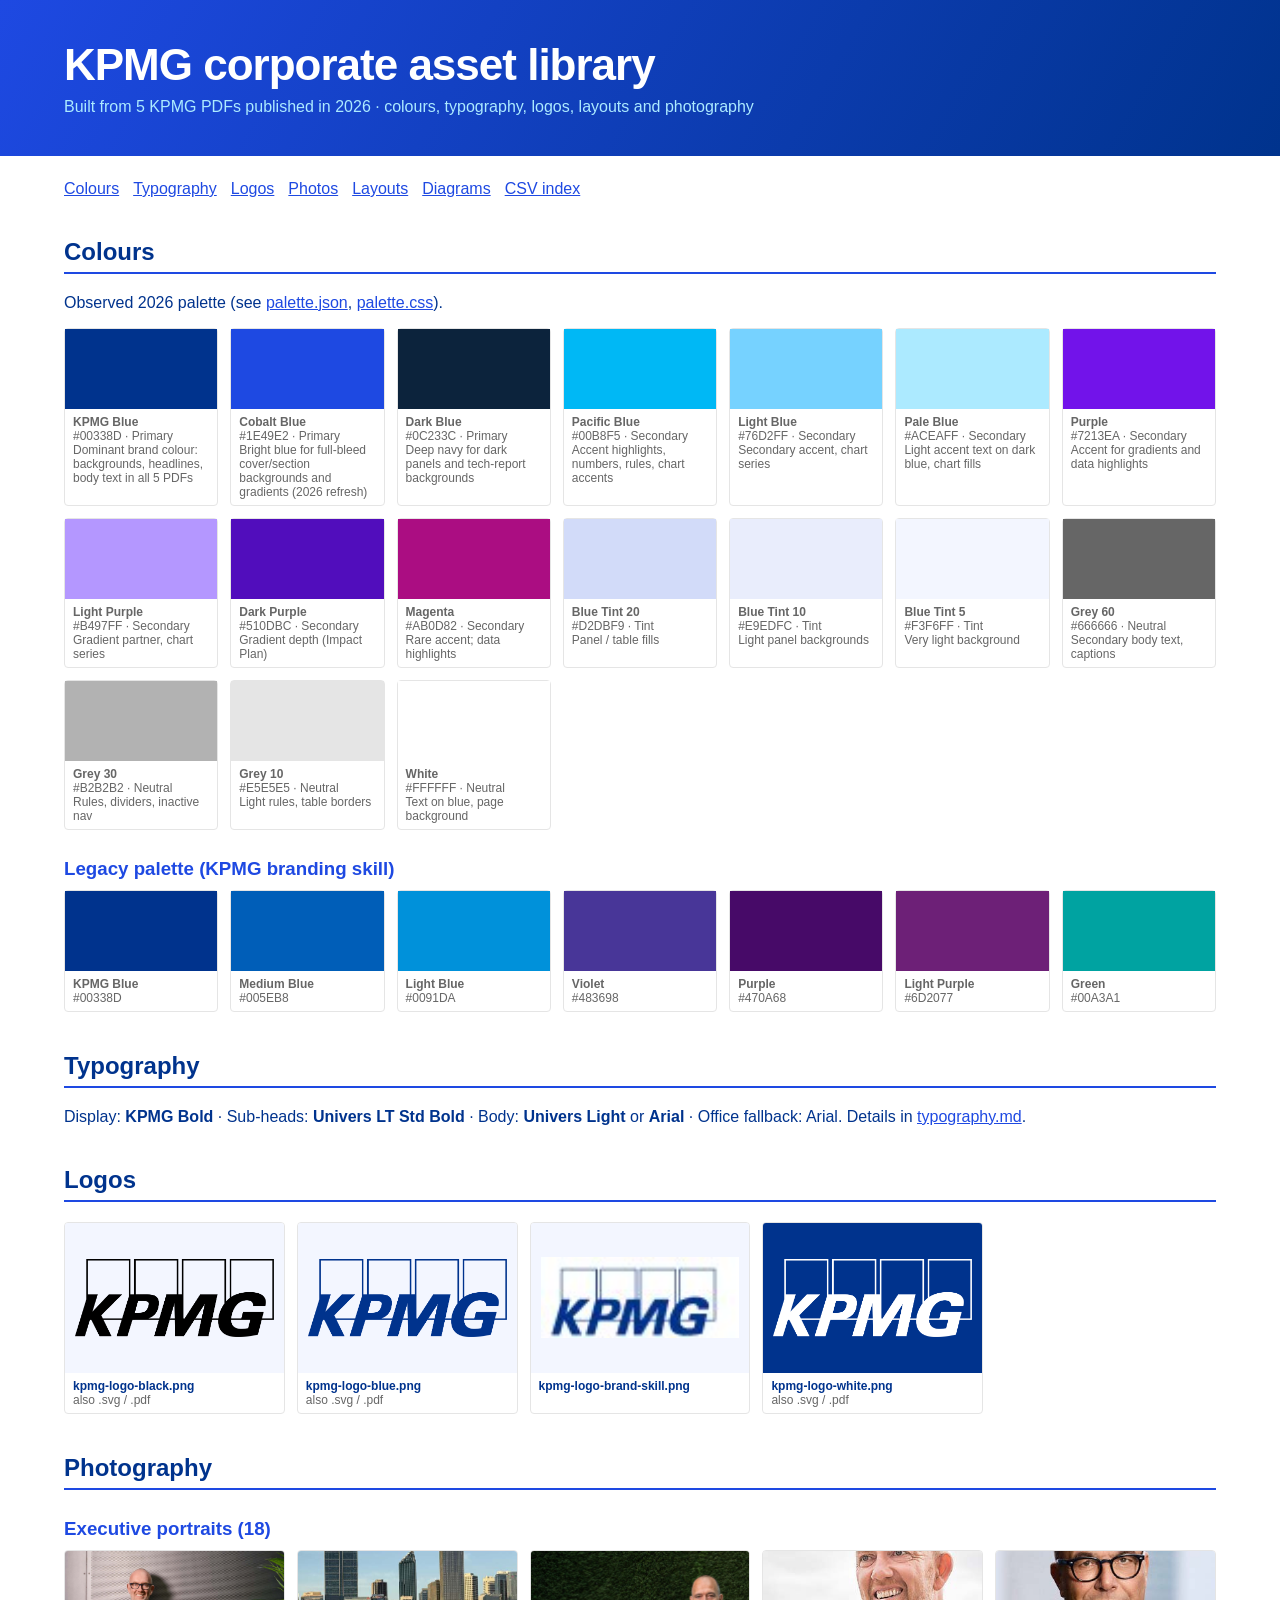
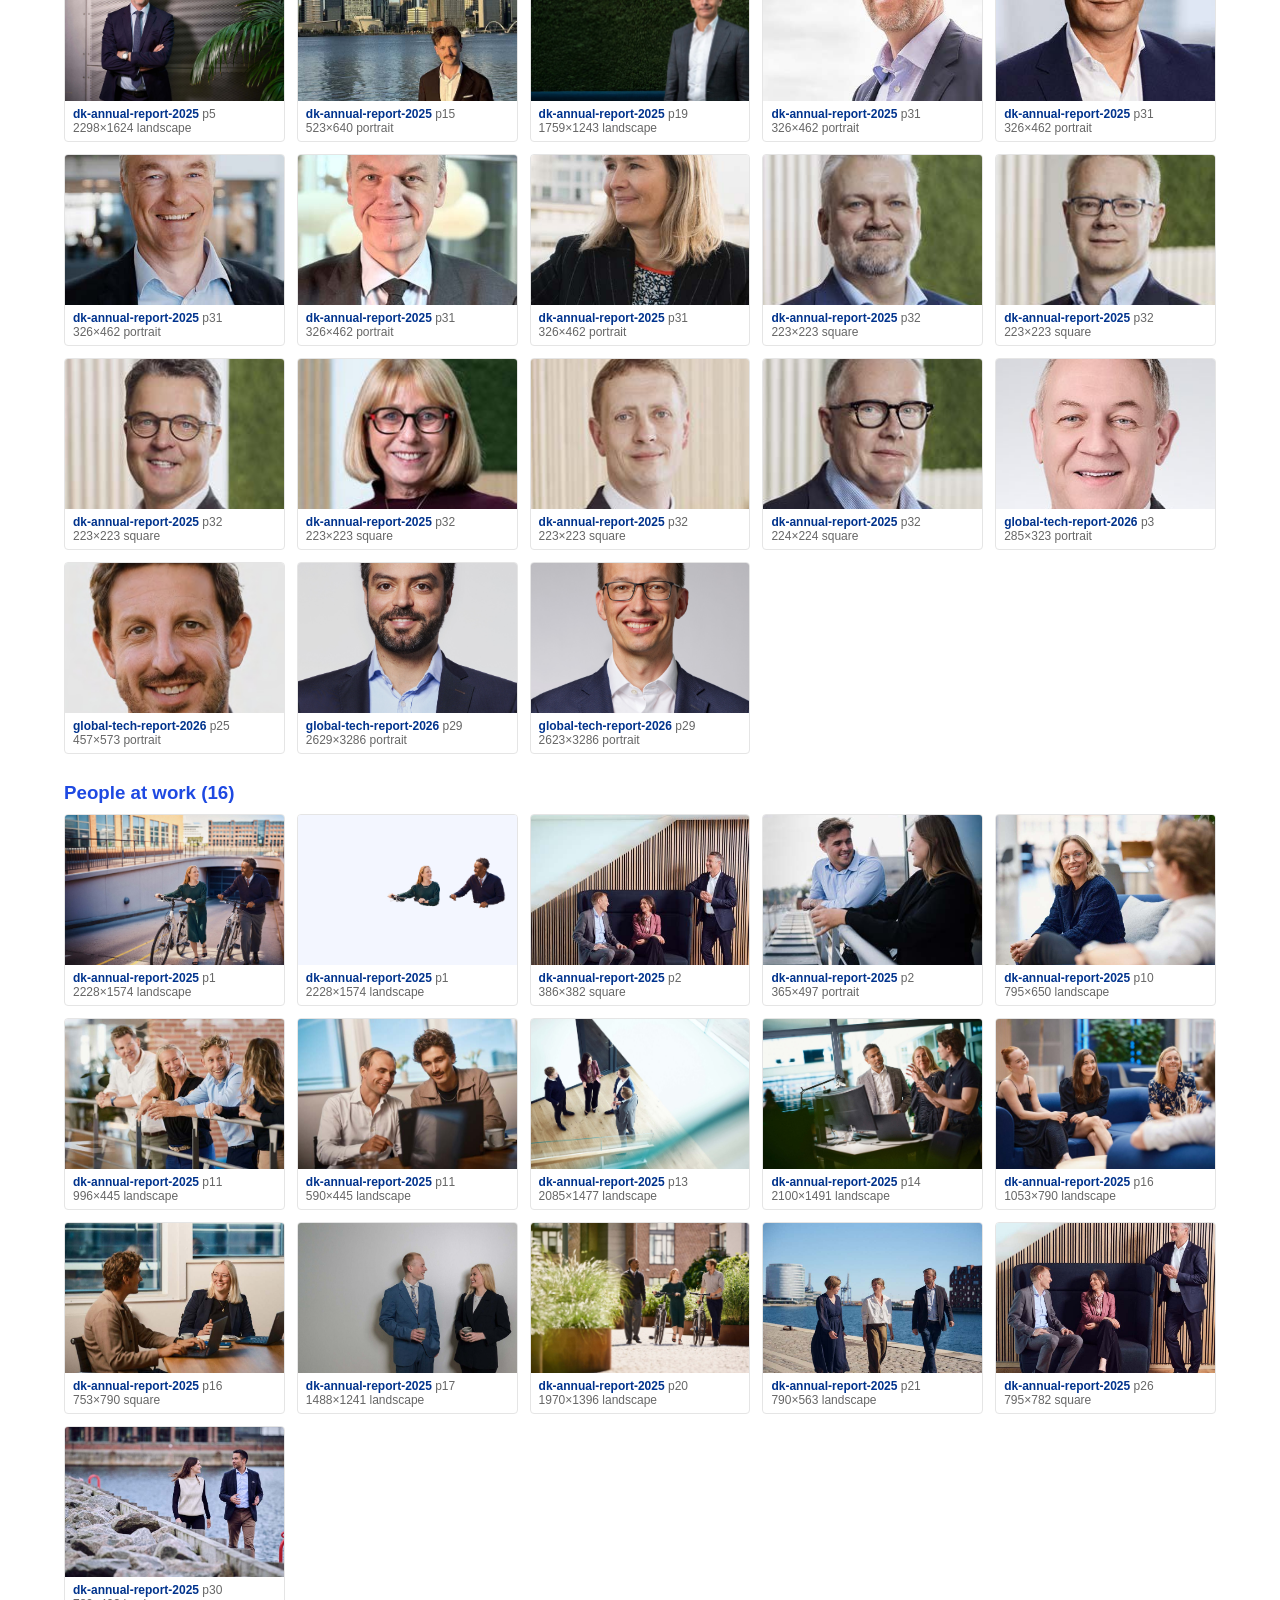
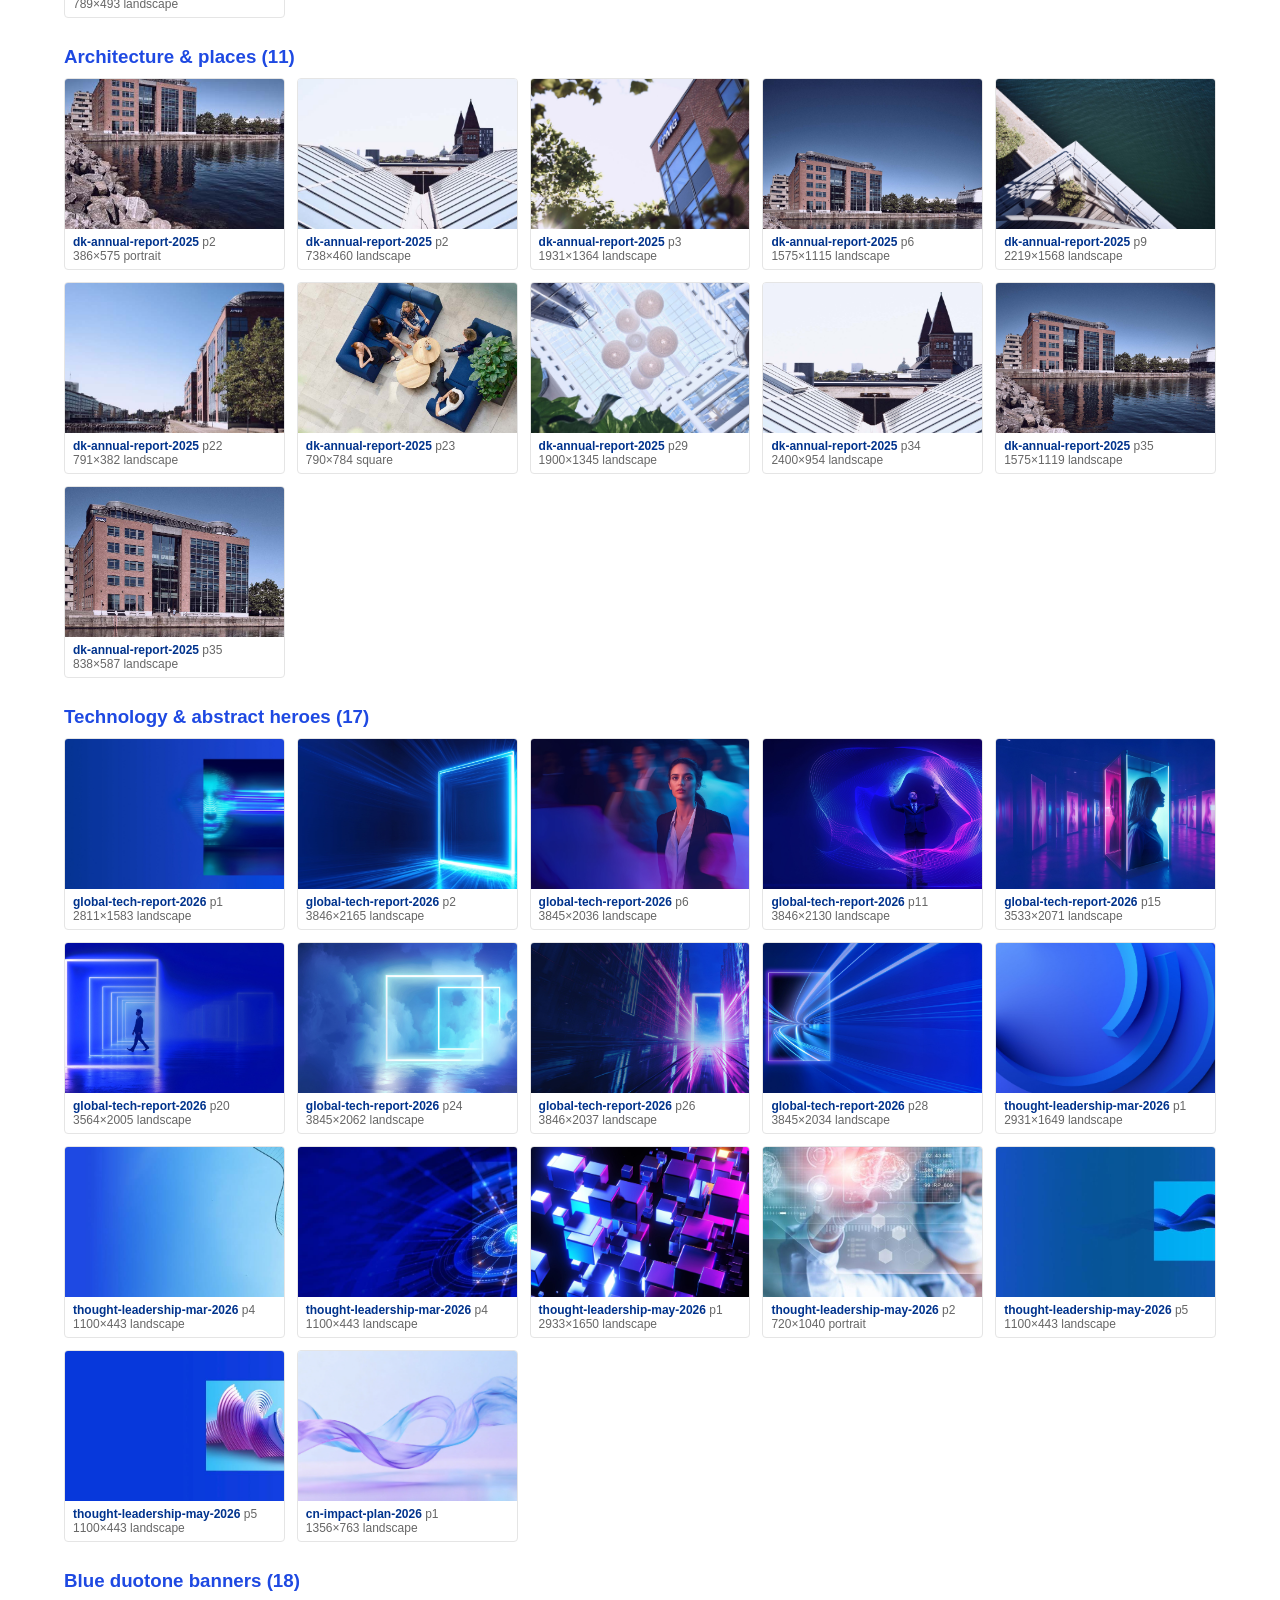
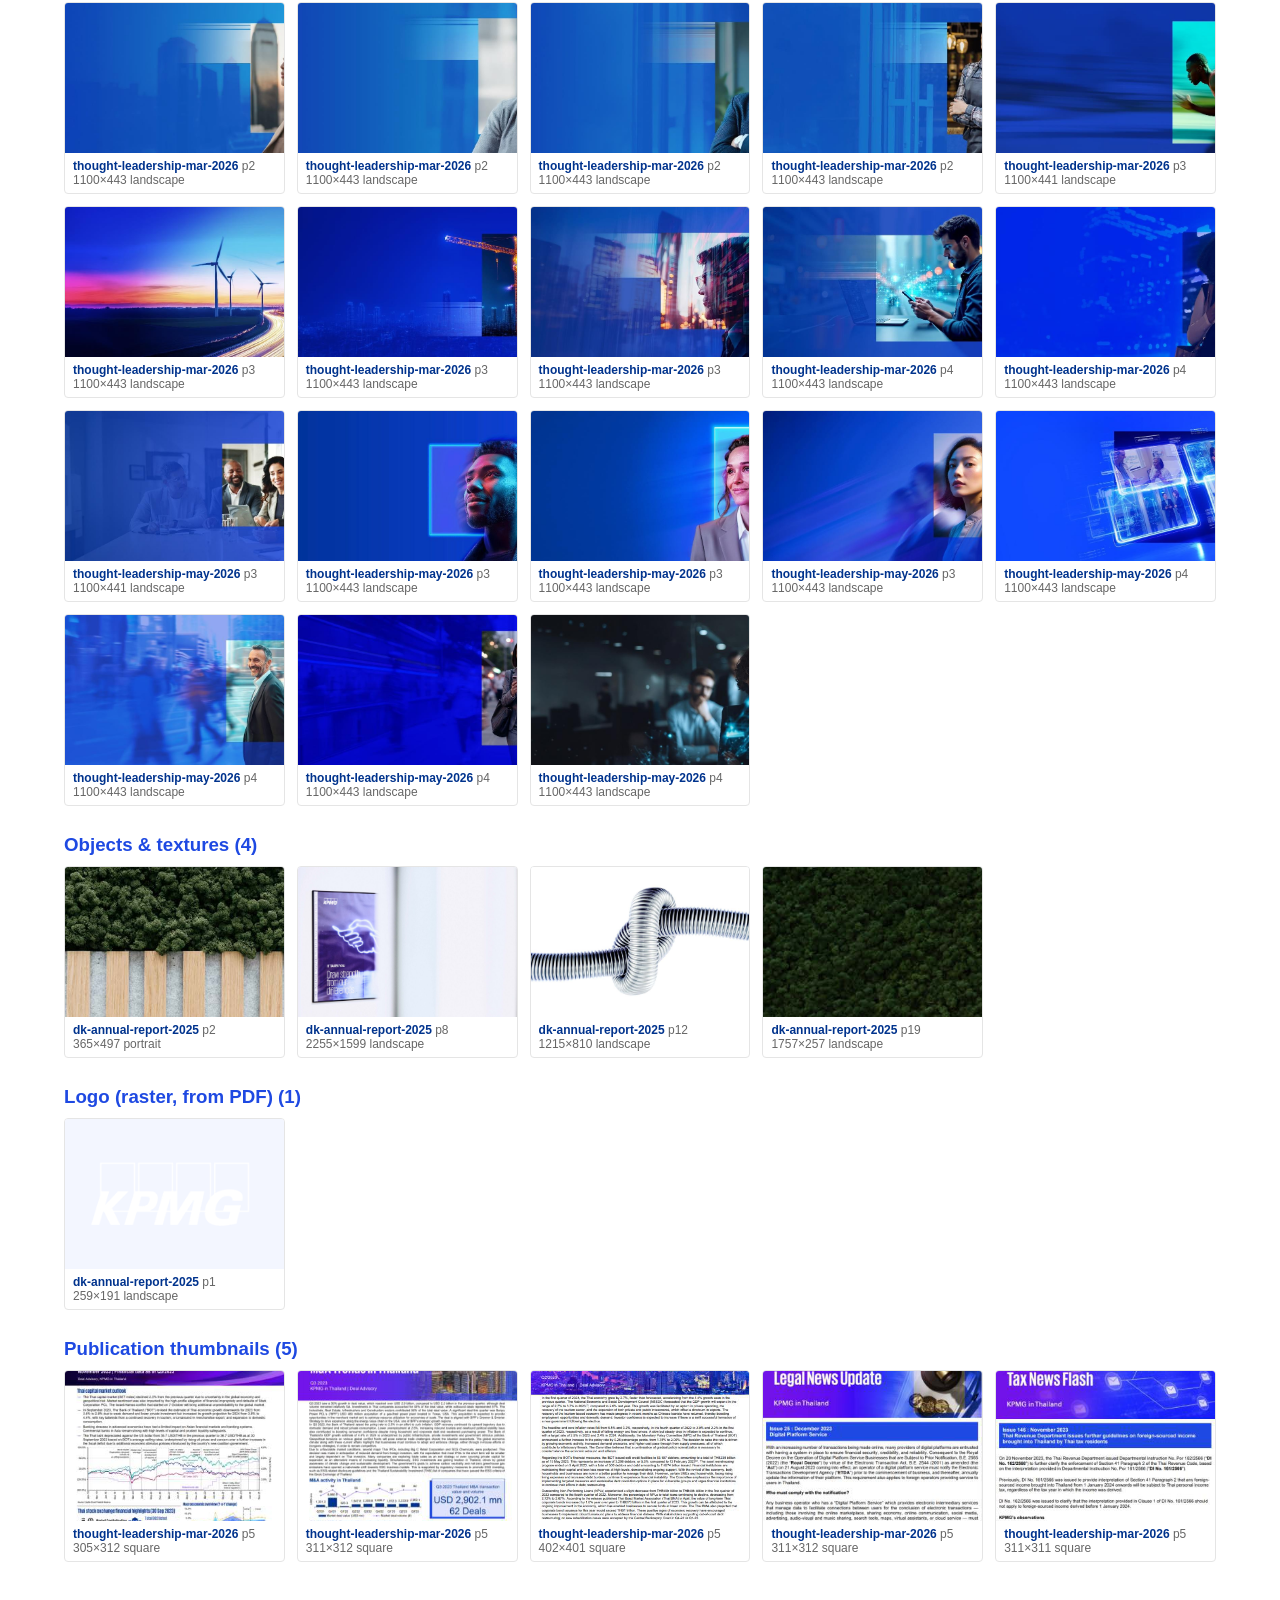
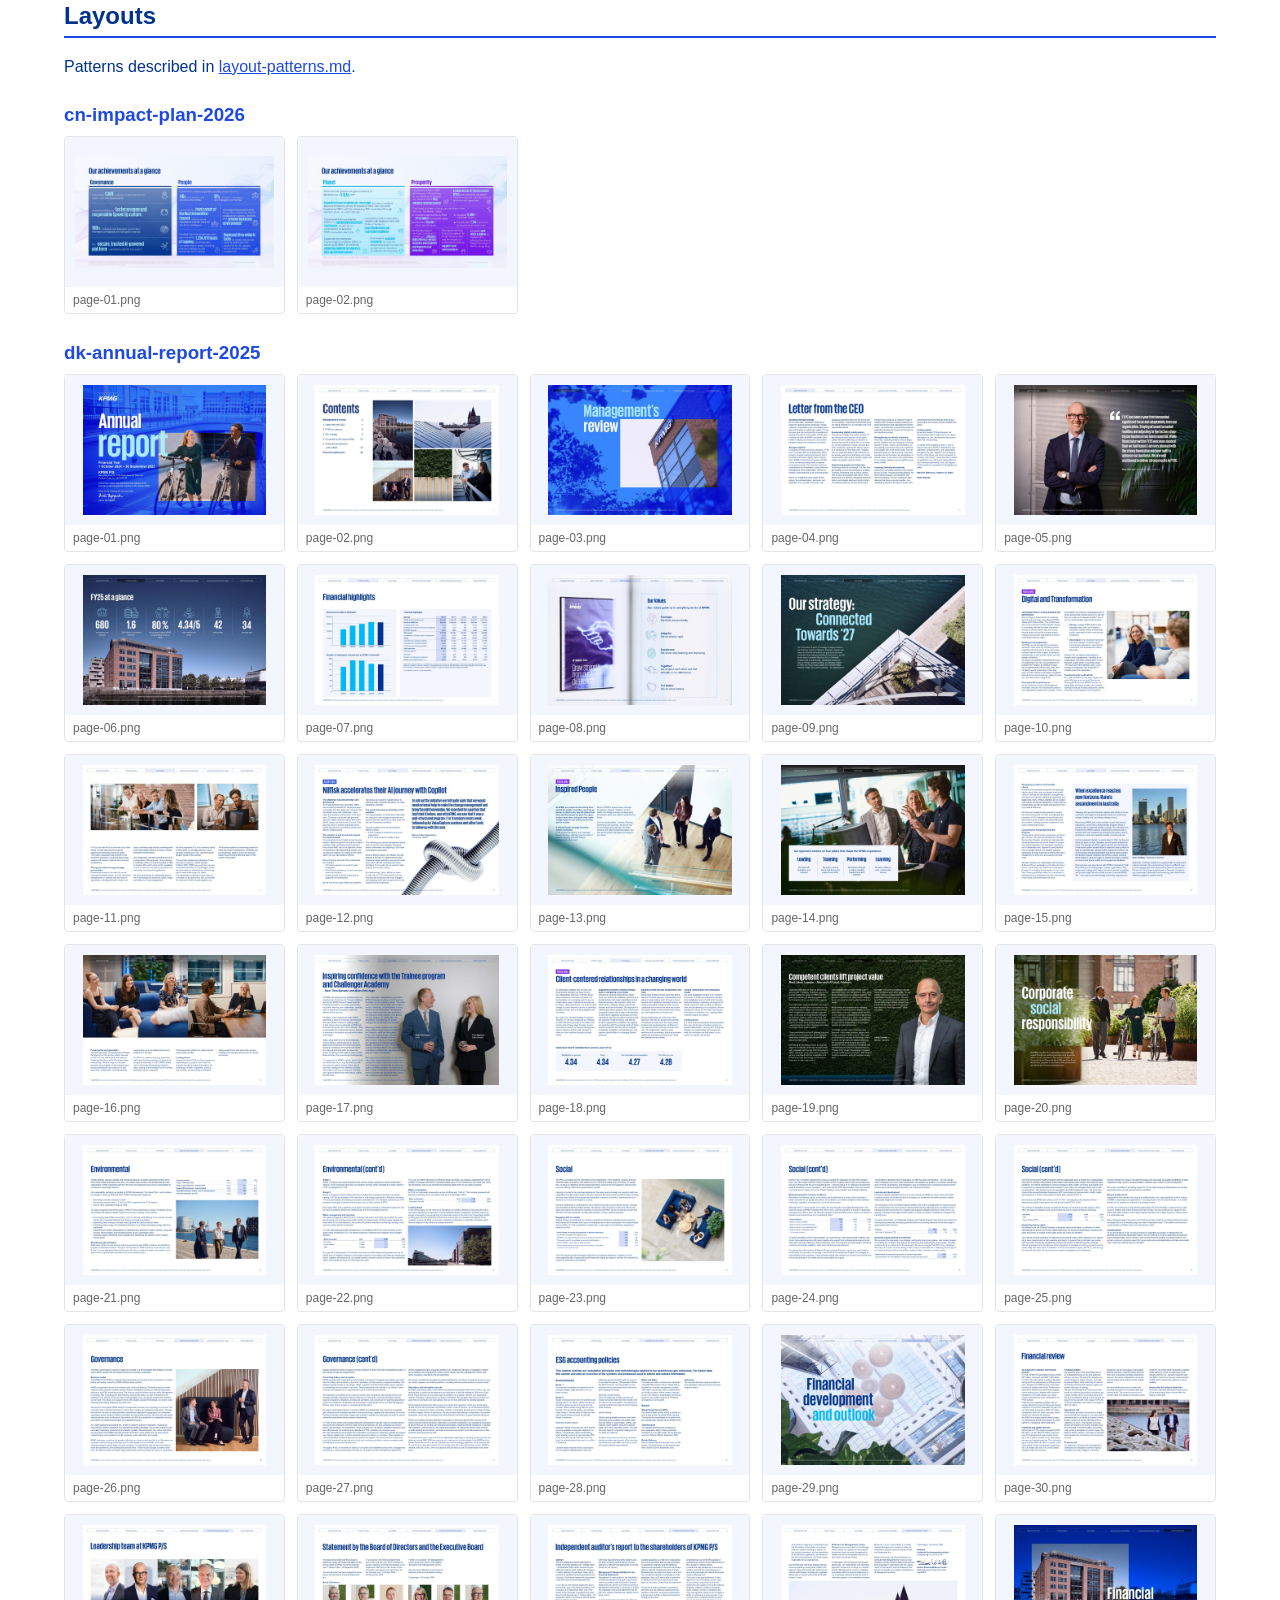
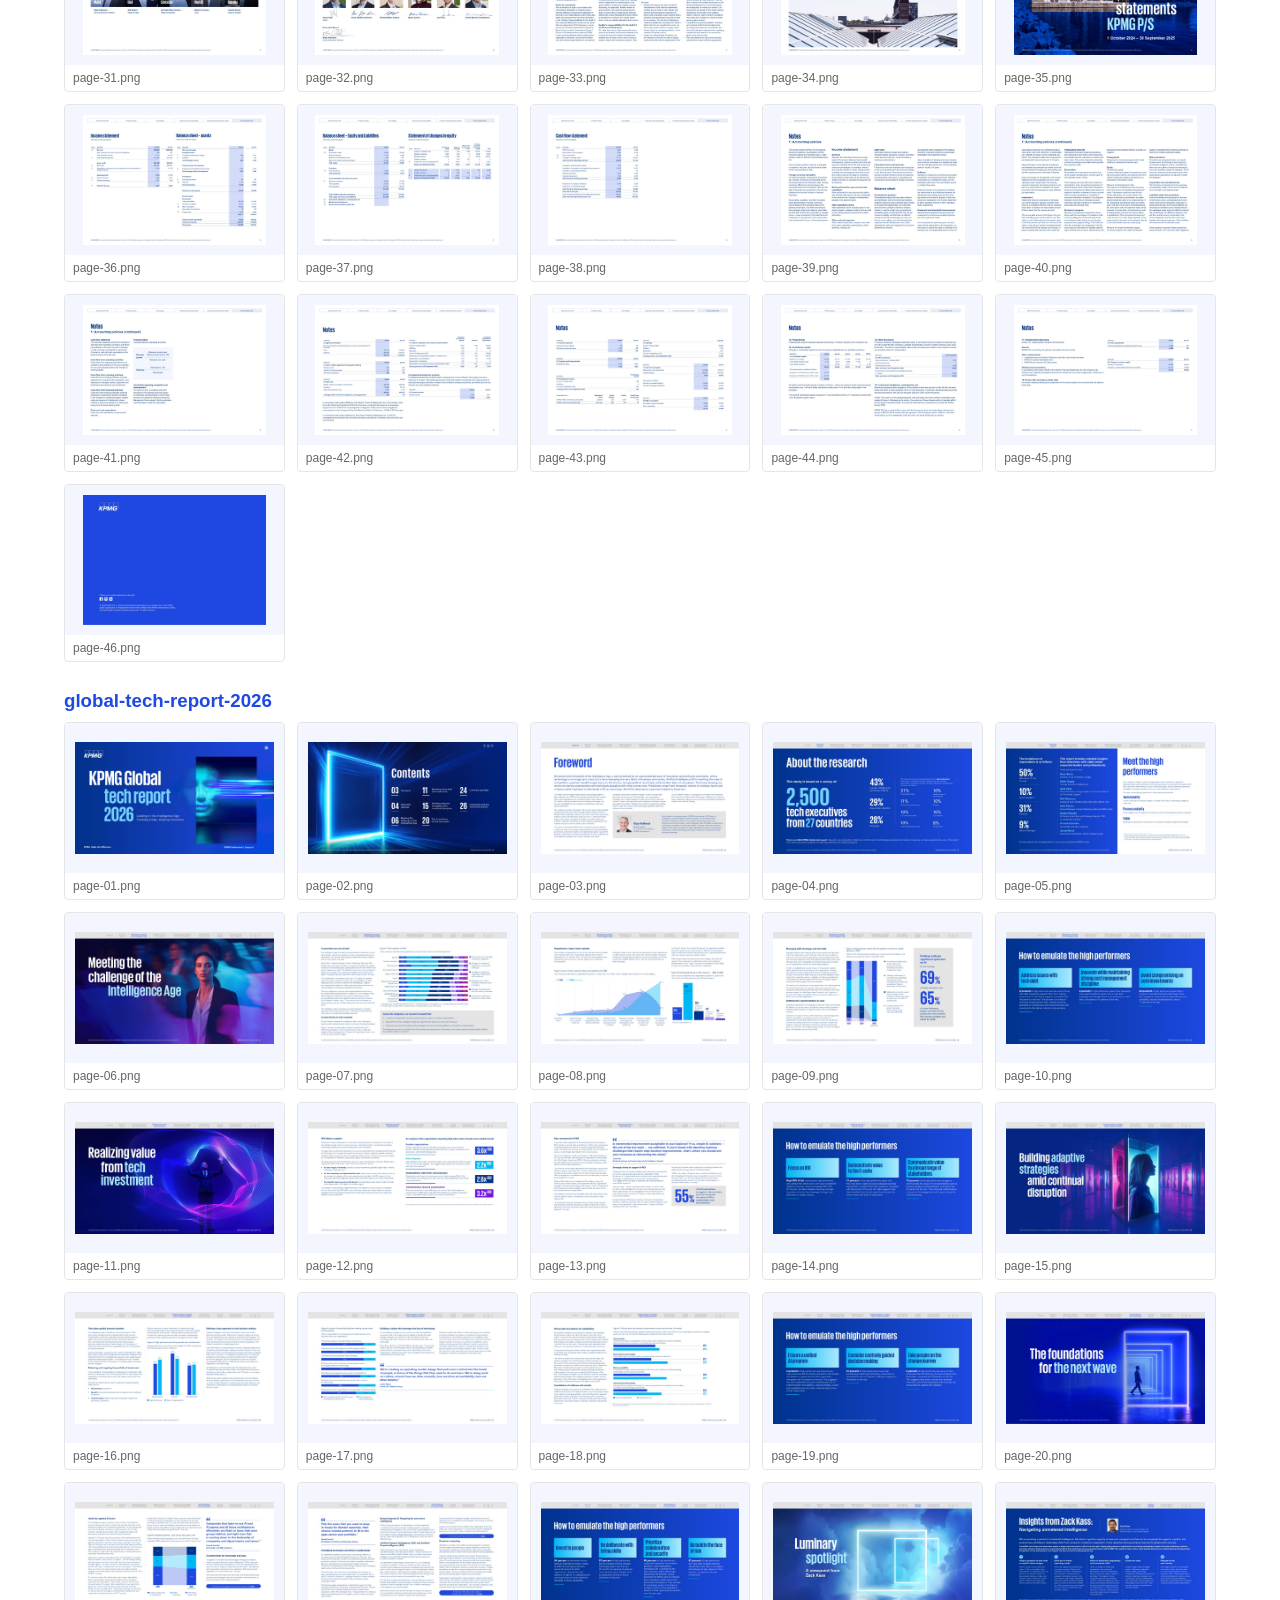
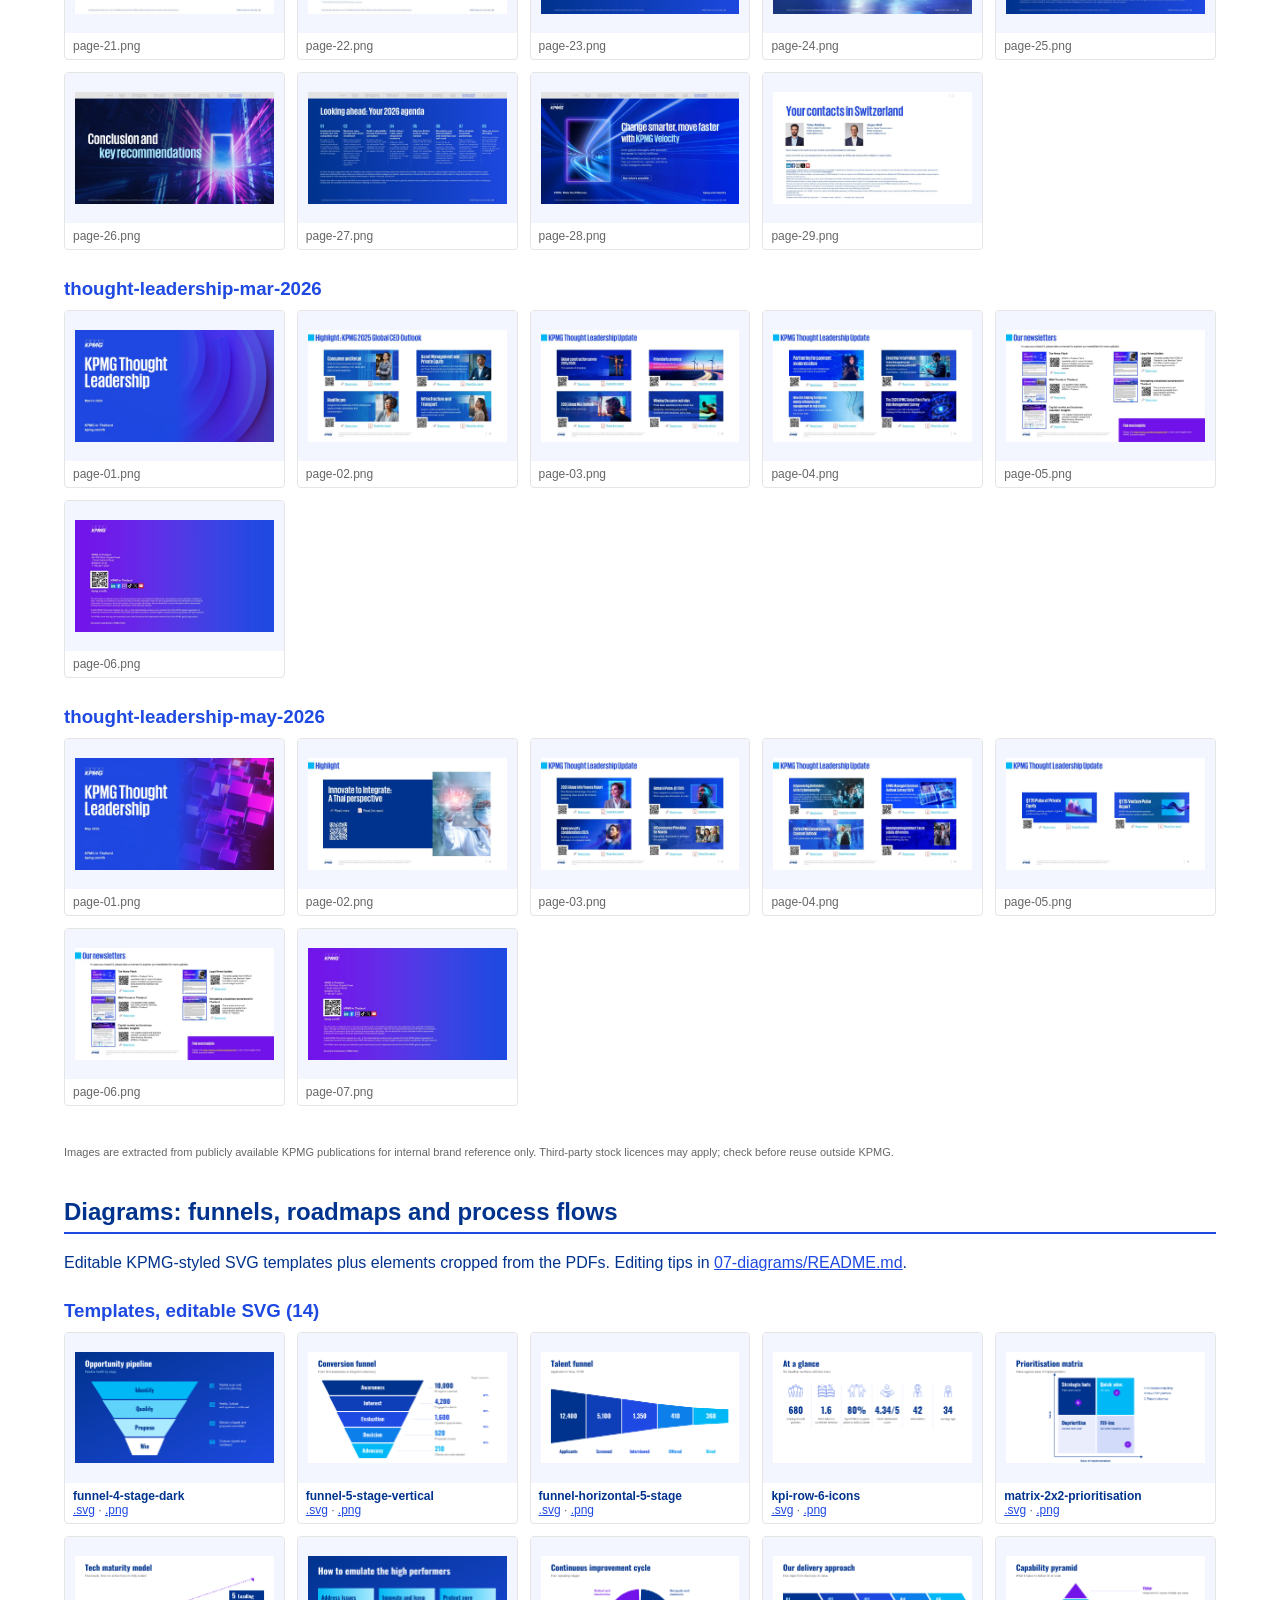
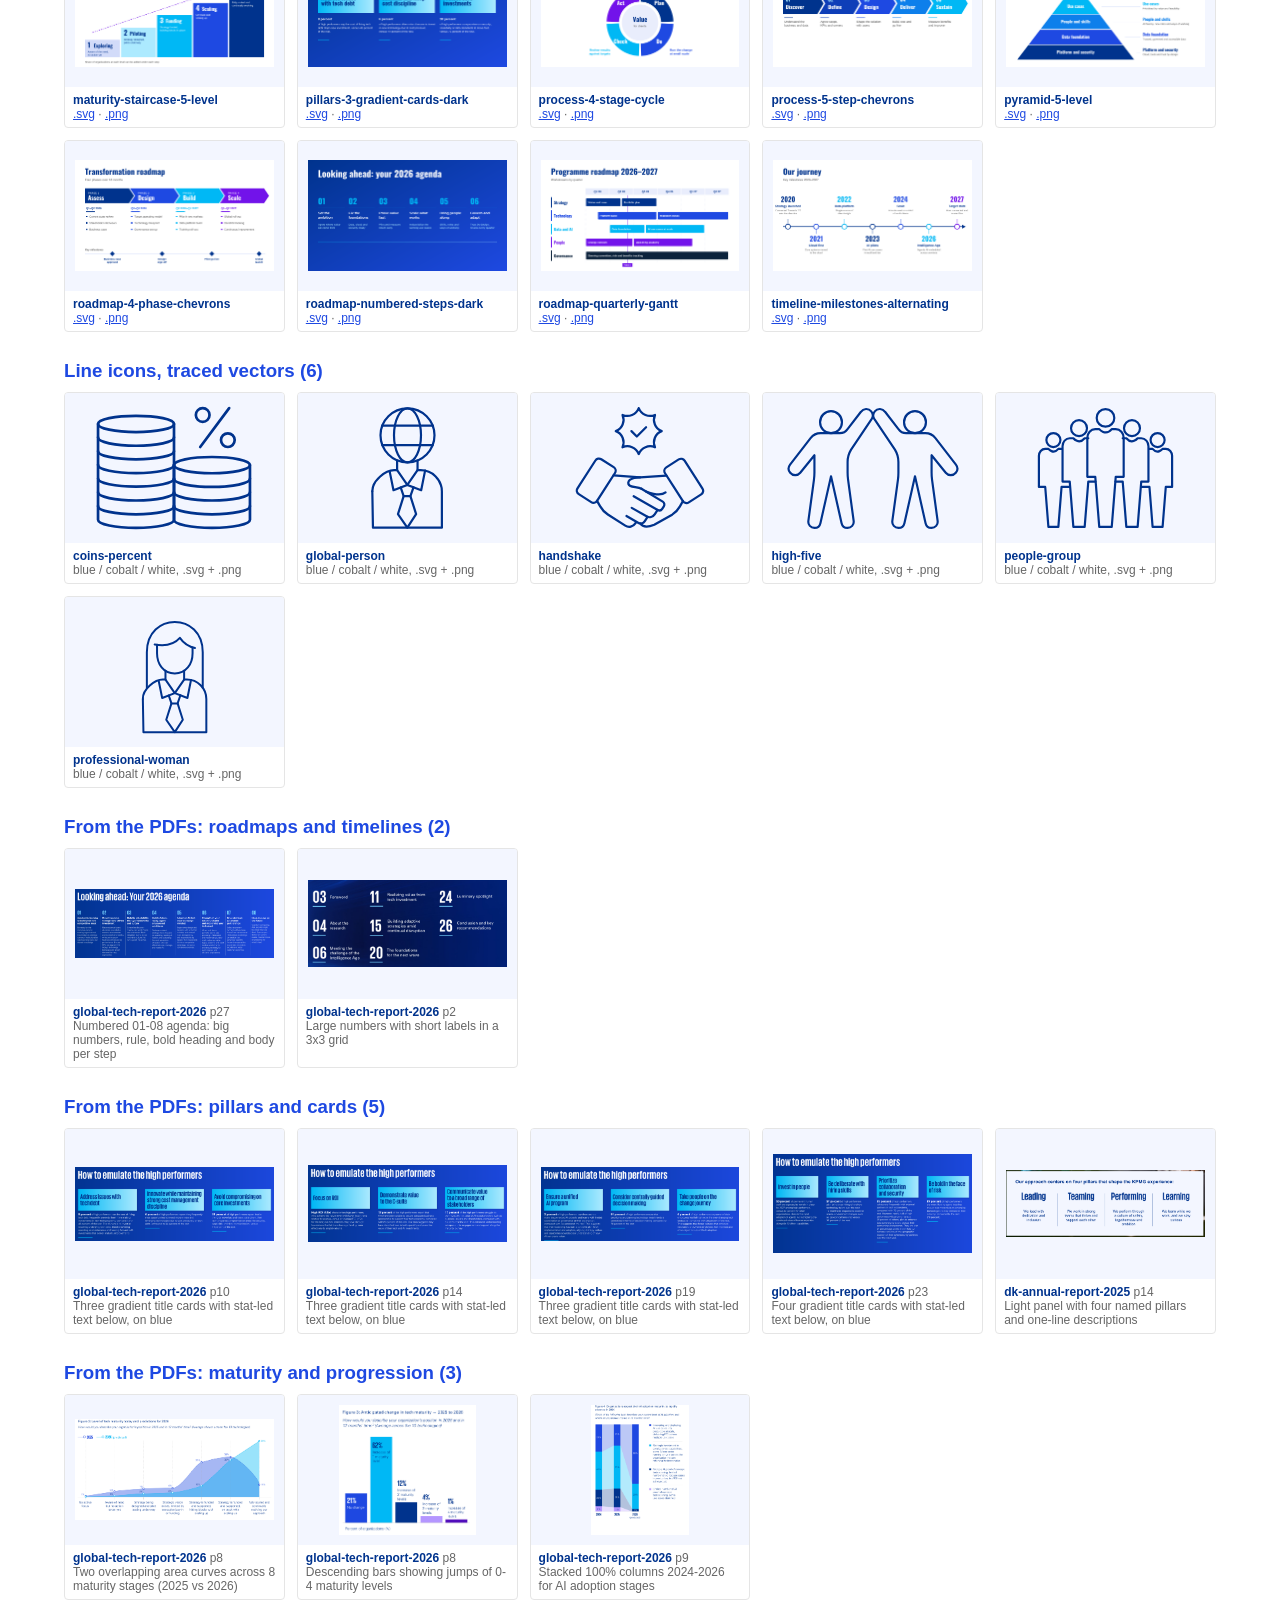
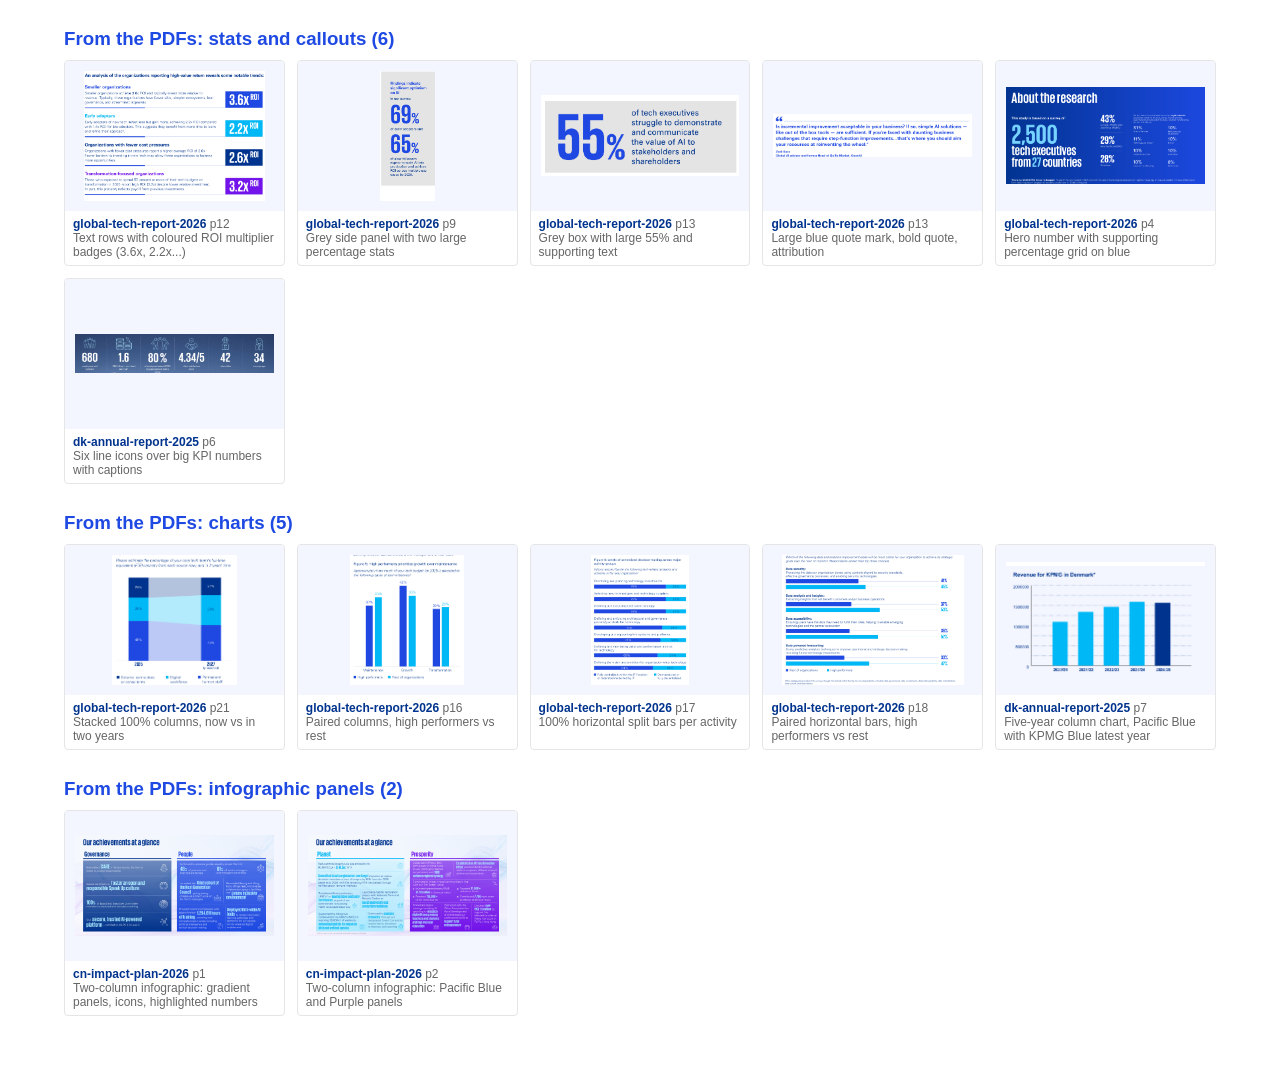
==== commit 336646d1: "Use the new KPMG diagram templates and line icons Copy brand/extract/07-diagrams (14 templates, 6 li" ====
--- a/brand/extract/index.html
+++ b/brand/extract/index.html
@@ -7,7 +7,7 @@
 .sw{display:grid;grid-template-columns:repeat(auto-fill,minmax(150px,1fr));gap:12px}.sw div{border:1px solid #E5E5E5;border-radius:4px;font-size:12px;color:var(--g)}.sw span{display:block;height:80px}.sw p{margin:6px 8px}
 a{color:var(--cobalt)}nav a{margin-right:14px}.dark{background:var(--blue)}</style></head><body>
 <header><h1>KPMG corporate asset library</h1><p>Built from 5 KPMG PDFs published in 2026 · colours, typography, logos, layouts and photography</p></header><main>
-<nav><a href="#colors">Colours</a><a href="#type">Typography</a><a href="#logos">Logos</a><a href="#photos">Photos</a><a href="#layouts">Layouts</a><a href="asset-index.csv">CSV index</a></nav>
+<nav><a href="#colors">Colours</a><a href="#type">Typography</a><a href="#logos">Logos</a><a href="#photos">Photos</a><a href="#layouts">Layouts</a><a href="#diagrams">Diagrams</a><a href="asset-index.csv">CSV index</a></nav>
 <h2 id="colors">Colours</h2><p>Observed 2026 palette (see <a href="01-colors/palette.json">palette.json</a>, <a href="01-colors/palette.css">palette.css</a>).</p><div class="sw">
 <div><span style="background:#00338D"></span><p><b>KPMG Blue</b><br>#00338D · Primary<br>Dominant brand colour: backgrounds, headlines, body text in all 5 PDFs</p></div>
 <div><span style="background:#1E49E2"></span><p><b>Cobalt Blue</b><br>#1E49E2 · Primary<br>Bright blue for full-bleed cover/section backgrounds and gradients (2026 refresh)</p></div>
@@ -248,4 +248,63 @@
 <div class="card logo"><a href="05-layouts/thought-leadership-may-2026/page-06.jpg"><img src="05-layouts/thought-leadership-may-2026/page-06.jpg" loading="lazy"></a><div>page-06.png</div></div>
 <div class="card logo"><a href="05-layouts/thought-leadership-may-2026/page-07.jpg"><img src="05-layouts/thought-leadership-may-2026/page-07.jpg" loading="lazy"></a><div>page-07.png</div></div>
 </div>
-<p style="margin-top:40px;font-size:11px;color:#666">Images are extracted from publicly available KPMG publications for internal brand reference only. Third-party stock licences may apply; check before reuse outside KPMG.</p></main></body></html>+<p style="margin-top:40px;font-size:11px;color:#666">Images are extracted from publicly available KPMG publications for internal brand reference only. Third-party stock licences may apply; check before reuse outside KPMG.</p><h2 id="diagrams">Diagrams: funnels, roadmaps and process flows</h2><p>Editable KPMG-styled SVG templates plus elements cropped from the PDFs. Editing tips in <a href="07-diagrams/README.md">07-diagrams/README.md</a>.</p>
+<h3>Templates, editable SVG (14)</h3><div class="grid">
+<div class="card logo"><a href="07-diagrams/templates/funnel-4-stage-dark.svg"><img src="07-diagrams/templates/funnel-4-stage-dark.png" loading="lazy"></a><div><b>funnel-4-stage-dark</b><br><a href="07-diagrams/templates/funnel-4-stage-dark.svg">.svg</a> · <a href="07-diagrams/templates/funnel-4-stage-dark.png">.png</a></div></div>
+<div class="card logo"><a href="07-diagrams/templates/funnel-5-stage-vertical.svg"><img src="07-diagrams/templates/funnel-5-stage-vertical.png" loading="lazy"></a><div><b>funnel-5-stage-vertical</b><br><a href="07-diagrams/templates/funnel-5-stage-vertical.svg">.svg</a> · <a href="07-diagrams/templates/funnel-5-stage-vertical.png">.png</a></div></div>
+<div class="card logo"><a href="07-diagrams/templates/funnel-horizontal-5-stage.svg"><img src="07-diagrams/templates/funnel-horizontal-5-stage.png" loading="lazy"></a><div><b>funnel-horizontal-5-stage</b><br><a href="07-diagrams/templates/funnel-horizontal-5-stage.svg">.svg</a> · <a href="07-diagrams/templates/funnel-horizontal-5-stage.png">.png</a></div></div>
+<div class="card logo"><a href="07-diagrams/templates/kpi-row-6-icons.svg"><img src="07-diagrams/templates/kpi-row-6-icons.png" loading="lazy"></a><div><b>kpi-row-6-icons</b><br><a href="07-diagrams/templates/kpi-row-6-icons.svg">.svg</a> · <a href="07-diagrams/templates/kpi-row-6-icons.png">.png</a></div></div>
+<div class="card logo"><a href="07-diagrams/templates/matrix-2x2-prioritisation.svg"><img src="07-diagrams/templates/matrix-2x2-prioritisation.png" loading="lazy"></a><div><b>matrix-2x2-prioritisation</b><br><a href="07-diagrams/templates/matrix-2x2-prioritisation.svg">.svg</a> · <a href="07-diagrams/templates/matrix-2x2-prioritisation.png">.png</a></div></div>
+<div class="card logo"><a href="07-diagrams/templates/maturity-staircase-5-level.svg"><img src="07-diagrams/templates/maturity-staircase-5-level.png" loading="lazy"></a><div><b>maturity-staircase-5-level</b><br><a href="07-diagrams/templates/maturity-staircase-5-level.svg">.svg</a> · <a href="07-diagrams/templates/maturity-staircase-5-level.png">.png</a></div></div>
+<div class="card logo"><a href="07-diagrams/templates/pillars-3-gradient-cards-dark.svg"><img src="07-diagrams/templates/pillars-3-gradient-cards-dark.png" loading="lazy"></a><div><b>pillars-3-gradient-cards-dark</b><br><a href="07-diagrams/templates/pillars-3-gradient-cards-dark.svg">.svg</a> · <a href="07-diagrams/templates/pillars-3-gradient-cards-dark.png">.png</a></div></div>
+<div class="card logo"><a href="07-diagrams/templates/process-4-stage-cycle.svg"><img src="07-diagrams/templates/process-4-stage-cycle.png" loading="lazy"></a><div><b>process-4-stage-cycle</b><br><a href="07-diagrams/templates/process-4-stage-cycle.svg">.svg</a> · <a href="07-diagrams/templates/process-4-stage-cycle.png">.png</a></div></div>
+<div class="card logo"><a href="07-diagrams/templates/process-5-step-chevrons.svg"><img src="07-diagrams/templates/process-5-step-chevrons.png" loading="lazy"></a><div><b>process-5-step-chevrons</b><br><a href="07-diagrams/templates/process-5-step-chevrons.svg">.svg</a> · <a href="07-diagrams/templates/process-5-step-chevrons.png">.png</a></div></div>
+<div class="card logo"><a href="07-diagrams/templates/pyramid-5-level.svg"><img src="07-diagrams/templates/pyramid-5-level.png" loading="lazy"></a><div><b>pyramid-5-level</b><br><a href="07-diagrams/templates/pyramid-5-level.svg">.svg</a> · <a href="07-diagrams/templates/pyramid-5-level.png">.png</a></div></div>
+<div class="card logo"><a href="07-diagrams/templates/roadmap-4-phase-chevrons.svg"><img src="07-diagrams/templates/roadmap-4-phase-chevrons.png" loading="lazy"></a><div><b>roadmap-4-phase-chevrons</b><br><a href="07-diagrams/templates/roadmap-4-phase-chevrons.svg">.svg</a> · <a href="07-diagrams/templates/roadmap-4-phase-chevrons.png">.png</a></div></div>
+<div class="card logo"><a href="07-diagrams/templates/roadmap-numbered-steps-dark.svg"><img src="07-diagrams/templates/roadmap-numbered-steps-dark.png" loading="lazy"></a><div><b>roadmap-numbered-steps-dark</b><br><a href="07-diagrams/templates/roadmap-numbered-steps-dark.svg">.svg</a> · <a href="07-diagrams/templates/roadmap-numbered-steps-dark.png">.png</a></div></div>
+<div class="card logo"><a href="07-diagrams/templates/roadmap-quarterly-gantt.svg"><img src="07-diagrams/templates/roadmap-quarterly-gantt.png" loading="lazy"></a><div><b>roadmap-quarterly-gantt</b><br><a href="07-diagrams/templates/roadmap-quarterly-gantt.svg">.svg</a> · <a href="07-diagrams/templates/roadmap-quarterly-gantt.png">.png</a></div></div>
+<div class="card logo"><a href="07-diagrams/templates/timeline-milestones-alternating.svg"><img src="07-diagrams/templates/timeline-milestones-alternating.png" loading="lazy"></a><div><b>timeline-milestones-alternating</b><br><a href="07-diagrams/templates/timeline-milestones-alternating.svg">.svg</a> · <a href="07-diagrams/templates/timeline-milestones-alternating.png">.png</a></div></div>
+</div><h3>Line icons, traced vectors (6)</h3><div class="grid">
+<div class="card logo"><img src="07-diagrams/icons/icon-coins-percent-blue.svg" loading="lazy"><div><b>coins-percent</b><br>blue / cobalt / white, .svg + .png</div></div>
+<div class="card logo"><img src="07-diagrams/icons/icon-global-person-blue.svg" loading="lazy"><div><b>global-person</b><br>blue / cobalt / white, .svg + .png</div></div>
+<div class="card logo"><img src="07-diagrams/icons/icon-handshake-blue.svg" loading="lazy"><div><b>handshake</b><br>blue / cobalt / white, .svg + .png</div></div>
+<div class="card logo"><img src="07-diagrams/icons/icon-high-five-blue.svg" loading="lazy"><div><b>high-five</b><br>blue / cobalt / white, .svg + .png</div></div>
+<div class="card logo"><img src="07-diagrams/icons/icon-people-group-blue.svg" loading="lazy"><div><b>people-group</b><br>blue / cobalt / white, .svg + .png</div></div>
+<div class="card logo"><img src="07-diagrams/icons/icon-professional-woman-blue.svg" loading="lazy"><div><b>professional-woman</b><br>blue / cobalt / white, .svg + .png</div></div>
+</div>
+<h3>From the PDFs: roadmaps and timelines (2)</h3><div class="grid">
+<div class="card logo"><a href="07-diagrams/from-pdfs/roadmaps-and-timelines/global-tech-report-2026_p27_eight-step-agenda-roadmap.png"><img src="07-diagrams/from-pdfs/roadmaps-and-timelines/global-tech-report-2026_p27_eight-step-agenda-roadmap.png" loading="lazy"></a><div><b>global-tech-report-2026</b> p27<br>Numbered 01-08 agenda: big numbers, rule, bold heading and body per step</div></div>
+<div class="card logo"><a href="07-diagrams/from-pdfs/roadmaps-and-timelines/global-tech-report-2026_p02_numbered-contents-grid.png"><img src="07-diagrams/from-pdfs/roadmaps-and-timelines/global-tech-report-2026_p02_numbered-contents-grid.png" loading="lazy"></a><div><b>global-tech-report-2026</b> p2<br>Large numbers with short labels in a 3x3 grid</div></div>
+</div>
+<h3>From the PDFs: pillars and cards (5)</h3><div class="grid">
+<div class="card logo"><a href="07-diagrams/from-pdfs/pillars-and-cards/global-tech-report-2026_p10_three-gradient-cards-a.png"><img src="07-diagrams/from-pdfs/pillars-and-cards/global-tech-report-2026_p10_three-gradient-cards-a.png" loading="lazy"></a><div><b>global-tech-report-2026</b> p10<br>Three gradient title cards with stat-led text below, on blue</div></div>
+<div class="card logo"><a href="07-diagrams/from-pdfs/pillars-and-cards/global-tech-report-2026_p14_three-gradient-cards-b.png"><img src="07-diagrams/from-pdfs/pillars-and-cards/global-tech-report-2026_p14_three-gradient-cards-b.png" loading="lazy"></a><div><b>global-tech-report-2026</b> p14<br>Three gradient title cards with stat-led text below, on blue</div></div>
+<div class="card logo"><a href="07-diagrams/from-pdfs/pillars-and-cards/global-tech-report-2026_p19_three-gradient-cards-c.png"><img src="07-diagrams/from-pdfs/pillars-and-cards/global-tech-report-2026_p19_three-gradient-cards-c.png" loading="lazy"></a><div><b>global-tech-report-2026</b> p19<br>Three gradient title cards with stat-led text below, on blue</div></div>
+<div class="card logo"><a href="07-diagrams/from-pdfs/pillars-and-cards/global-tech-report-2026_p23_four-gradient-cards.png"><img src="07-diagrams/from-pdfs/pillars-and-cards/global-tech-report-2026_p23_four-gradient-cards.png" loading="lazy"></a><div><b>global-tech-report-2026</b> p23<br>Four gradient title cards with stat-led text below, on blue</div></div>
+<div class="card logo"><a href="07-diagrams/from-pdfs/pillars-and-cards/dk-annual-report-2025_p14_four-pillars-panel.png"><img src="07-diagrams/from-pdfs/pillars-and-cards/dk-annual-report-2025_p14_four-pillars-panel.png" loading="lazy"></a><div><b>dk-annual-report-2025</b> p14<br>Light panel with four named pillars and one-line descriptions</div></div>
+</div>
+<h3>From the PDFs: maturity and progression (3)</h3><div class="grid">
+<div class="card logo"><a href="07-diagrams/from-pdfs/maturity-and-progression/global-tech-report-2026_p08_maturity-curve-area-chart.png"><img src="07-diagrams/from-pdfs/maturity-and-progression/global-tech-report-2026_p08_maturity-curve-area-chart.png" loading="lazy"></a><div><b>global-tech-report-2026</b> p8<br>Two overlapping area curves across 8 maturity stages (2025 vs 2026)</div></div>
+<div class="card logo"><a href="07-diagrams/from-pdfs/maturity-and-progression/global-tech-report-2026_p08_maturity-step-bars.png"><img src="07-diagrams/from-pdfs/maturity-and-progression/global-tech-report-2026_p08_maturity-step-bars.png" loading="lazy"></a><div><b>global-tech-report-2026</b> p8<br>Descending bars showing jumps of 0-4 maturity levels</div></div>
+<div class="card logo"><a href="07-diagrams/from-pdfs/maturity-and-progression/global-tech-report-2026_p09_adoption-stacked-columns.png"><img src="07-diagrams/from-pdfs/maturity-and-progression/global-tech-report-2026_p09_adoption-stacked-columns.png" loading="lazy"></a><div><b>global-tech-report-2026</b> p9<br>Stacked 100% columns 2024-2026 for AI adoption stages</div></div>
+</div>
+<h3>From the PDFs: stats and callouts (6)</h3><div class="grid">
+<div class="card logo"><a href="07-diagrams/from-pdfs/stats-and-callouts/global-tech-report-2026_p12_roi-multiplier-badges.png"><img src="07-diagrams/from-pdfs/stats-and-callouts/global-tech-report-2026_p12_roi-multiplier-badges.png" loading="lazy"></a><div><b>global-tech-report-2026</b> p12<br>Text rows with coloured ROI multiplier badges (3.6x, 2.2x...)</div></div>
+<div class="card logo"><a href="07-diagrams/from-pdfs/stats-and-callouts/global-tech-report-2026_p09_stat-side-panel.png"><img src="07-diagrams/from-pdfs/stats-and-callouts/global-tech-report-2026_p09_stat-side-panel.png" loading="lazy"></a><div><b>global-tech-report-2026</b> p9<br>Grey side panel with two large percentage stats</div></div>
+<div class="card logo"><a href="07-diagrams/from-pdfs/stats-and-callouts/global-tech-report-2026_p13_stat-callout-box.png"><img src="07-diagrams/from-pdfs/stats-and-callouts/global-tech-report-2026_p13_stat-callout-box.png" loading="lazy"></a><div><b>global-tech-report-2026</b> p13<br>Grey box with large 55% and supporting text</div></div>
+<div class="card logo"><a href="07-diagrams/from-pdfs/stats-and-callouts/global-tech-report-2026_p13_pull-quote.png"><img src="07-diagrams/from-pdfs/stats-and-callouts/global-tech-report-2026_p13_pull-quote.png" loading="lazy"></a><div><b>global-tech-report-2026</b> p13<br>Large blue quote mark, bold quote, attribution</div></div>
+<div class="card logo"><a href="07-diagrams/from-pdfs/stats-and-callouts/global-tech-report-2026_p04_research-hero-stats.png"><img src="07-diagrams/from-pdfs/stats-and-callouts/global-tech-report-2026_p04_research-hero-stats.png" loading="lazy"></a><div><b>global-tech-report-2026</b> p4<br>Hero number with supporting percentage grid on blue</div></div>
+<div class="card logo"><a href="07-diagrams/from-pdfs/stats-and-callouts/dk-annual-report-2025_p06_kpi-icon-row.png"><img src="07-diagrams/from-pdfs/stats-and-callouts/dk-annual-report-2025_p06_kpi-icon-row.png" loading="lazy"></a><div><b>dk-annual-report-2025</b> p6<br>Six line icons over big KPI numbers with captions</div></div>
+</div>
+<h3>From the PDFs: charts (5)</h3><div class="grid">
+<div class="card logo"><a href="07-diagrams/from-pdfs/charts/global-tech-report-2026_p21_workforce-stacked-columns.png"><img src="07-diagrams/from-pdfs/charts/global-tech-report-2026_p21_workforce-stacked-columns.png" loading="lazy"></a><div><b>global-tech-report-2026</b> p21<br>Stacked 100% columns, now vs in two years</div></div>
+<div class="card logo"><a href="07-diagrams/from-pdfs/charts/global-tech-report-2026_p16_paired-column-chart.png"><img src="07-diagrams/from-pdfs/charts/global-tech-report-2026_p16_paired-column-chart.png" loading="lazy"></a><div><b>global-tech-report-2026</b> p16<br>Paired columns, high performers vs rest</div></div>
+<div class="card logo"><a href="07-diagrams/from-pdfs/charts/global-tech-report-2026_p17_split-horizontal-bars.png"><img src="07-diagrams/from-pdfs/charts/global-tech-report-2026_p17_split-horizontal-bars.png" loading="lazy"></a><div><b>global-tech-report-2026</b> p17<br>100% horizontal split bars per activity</div></div>
+<div class="card logo"><a href="07-diagrams/from-pdfs/charts/global-tech-report-2026_p18_paired-horizontal-bars.png"><img src="07-diagrams/from-pdfs/charts/global-tech-report-2026_p18_paired-horizontal-bars.png" loading="lazy"></a><div><b>global-tech-report-2026</b> p18<br>Paired horizontal bars, high performers vs rest</div></div>
+<div class="card logo"><a href="07-diagrams/from-pdfs/charts/dk-annual-report-2025_p07_annual-column-chart.png"><img src="07-diagrams/from-pdfs/charts/dk-annual-report-2025_p07_annual-column-chart.png" loading="lazy"></a><div><b>dk-annual-report-2025</b> p7<br>Five-year column chart, Pacific Blue with KPMG Blue latest year</div></div>
+</div>
+<h3>From the PDFs: infographic panels (2)</h3><div class="grid">
+<div class="card logo"><a href="07-diagrams/from-pdfs/infographic-panels/cn-impact-plan-2026_p01_impact-governance-people.png"><img src="07-diagrams/from-pdfs/infographic-panels/cn-impact-plan-2026_p01_impact-governance-people.png" loading="lazy"></a><div><b>cn-impact-plan-2026</b> p1<br>Two-column infographic: gradient panels, icons, highlighted numbers</div></div>
+<div class="card logo"><a href="07-diagrams/from-pdfs/infographic-panels/cn-impact-plan-2026_p02_impact-planet-prosperity.png"><img src="07-diagrams/from-pdfs/infographic-panels/cn-impact-plan-2026_p02_impact-planet-prosperity.png" loading="lazy"></a><div><b>cn-impact-plan-2026</b> p2<br>Two-column infographic: Pacific Blue and Purple panels</div></div>
+</div>
+</main></body></html>
